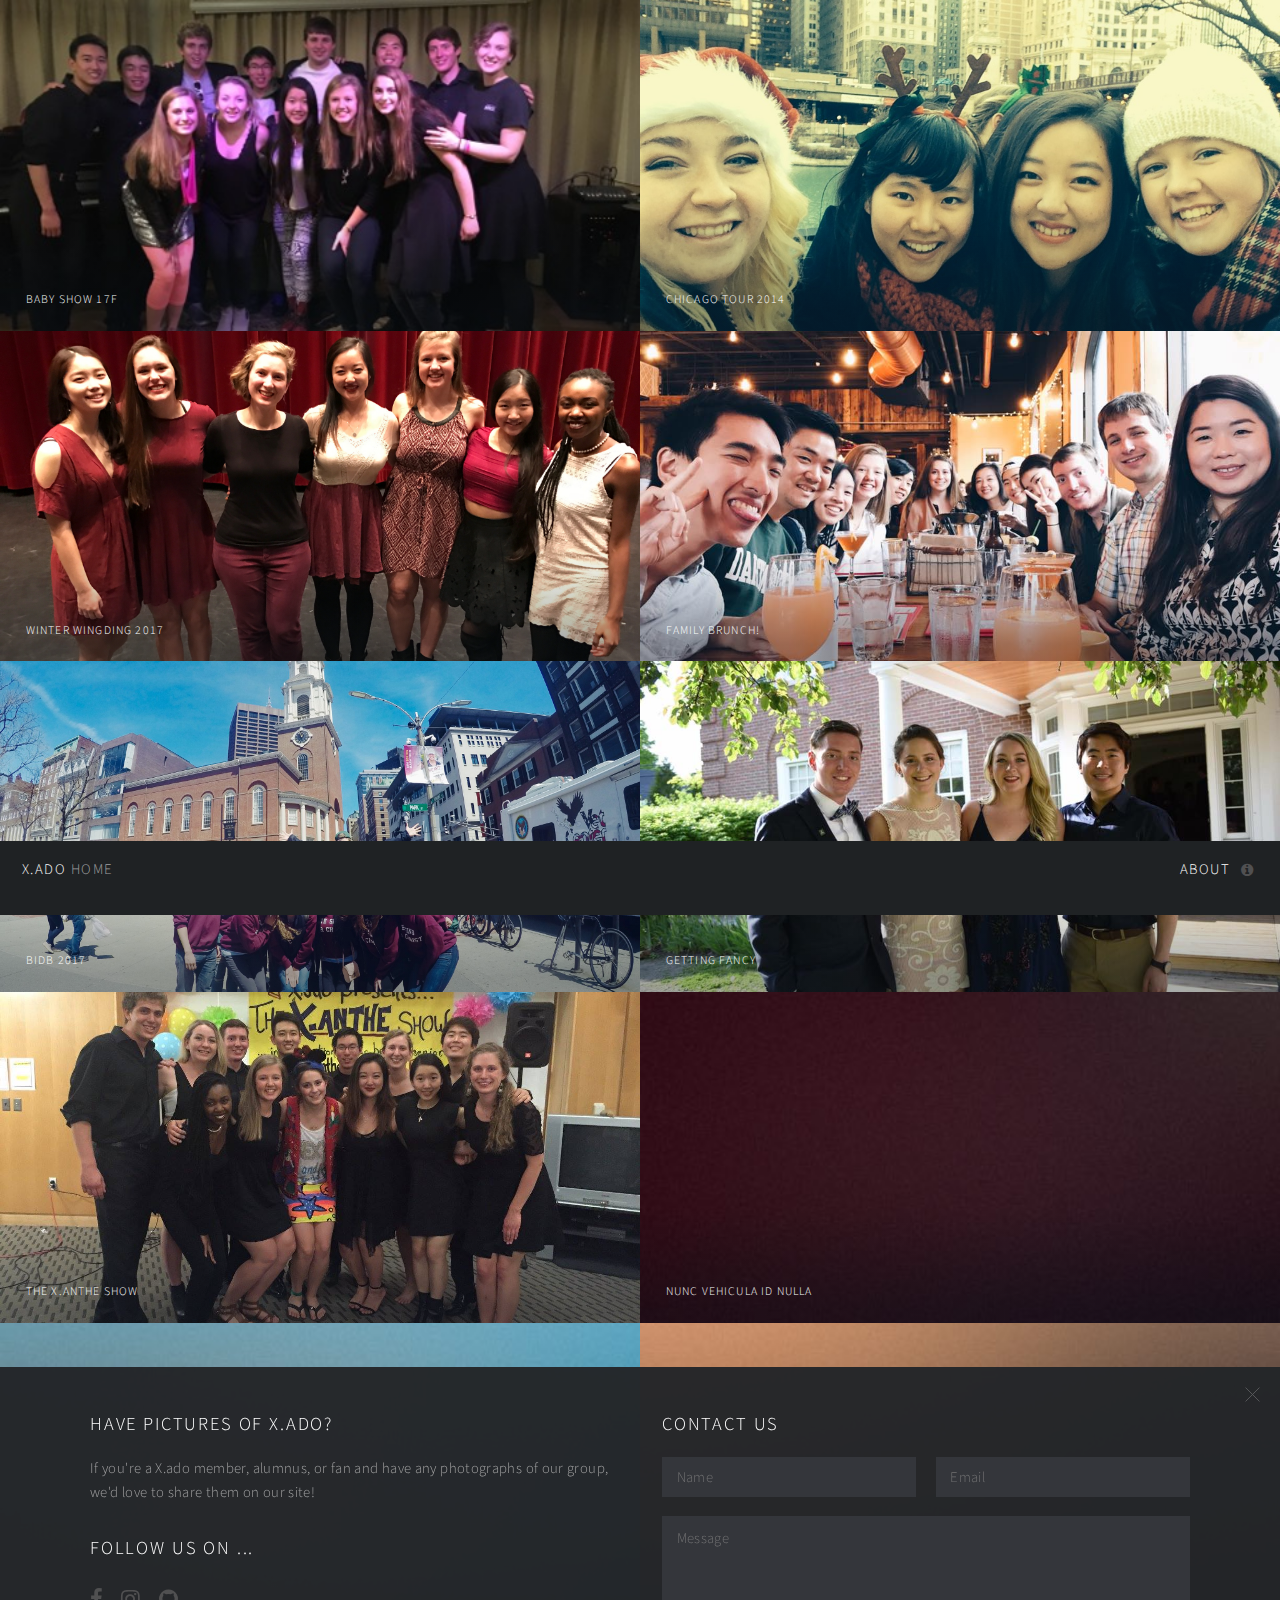
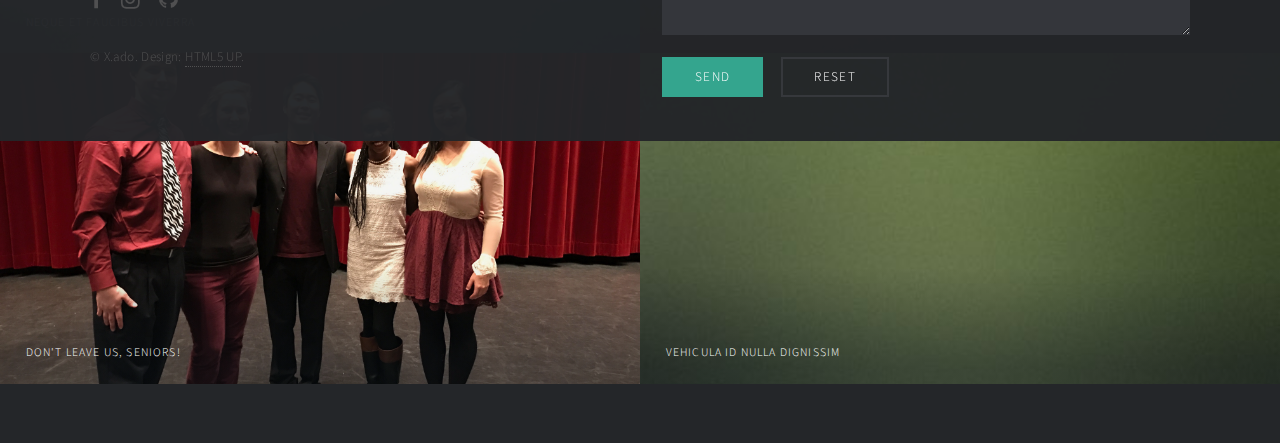
==== gallery.html @ 009fe535 "repository creation" ====
<!DOCTYPE HTML>
<!--
	Multiverse by HTML5 UP
	html5up.net | @ajlkn
	Free for personal and commercial use under the CCA 3.0 license (html5up.net/license)
-->
<html>
	<head>
		<title>X.ado Gallery</title>
		<meta charset="utf-8" />
		<meta name="viewport" content="width=device-width, initial-scale=1, user-scalable=no" />
		<!--[if lte IE 8]><script src="multiverse_assets/js/ie/html5shiv.js"></script><![endif]-->
		<link rel="stylesheet" href="multiverse_assets/css/main.css" />
		<!--[if lte IE 9]><link rel="stylesheet" href="multiverse_assets/css/ie9.css" /><![endif]-->
		<!--[if lte IE 8]><link rel="stylesheet" href="multiverse_assets/css/ie8.css" /><![endif]-->
	</head>
	<body>

		<!-- Wrapper -->
			<div id="wrapper">

				<!-- Header -->
					<header id="header">
						<h1><a href="index.html"><strong>X.ado</strong> Home</a></h1>
						<nav>
							<ul>
								<li><a href="#footer" class="icon fa-info-circle">About</a></li>
							</ul>
						</nav>
					</header>

				<!-- Main -->
					<div id="main">
						<article class="thumb">
							<a href="images/fulls/baby_show_15F.jpg" class="image"><img src="images/thumbs/baby_show_15F.jpg" alt="" /></a>
							<h2>Baby Show 17F</h2>
							<p>Welcome to X.ado, Matt, Noah, Madison, Christian, and Eva!</p>
						</article>
						<article class="thumb">
							<a href="images/fulls/chicago.jpg" class="image"><img src="images/thumbs/chicago.jpg" alt="" /></a>
							<h2>Chicago Tour 2014</h2>
							<p>Brooke, Hannah, Kathy, and Elisabeth spreading the Christmas cheer in Chicago during our annual tour!</p>
						</article>
						<article class="thumb">
							<a href="images/fulls/xado_women.jpg" class="image"><img src="images/thumbs/xado_women.jpg" alt="" /></a>
							<h2>Winter Wingding 2017</h2>
							<p>The incredible women of X.ado are ready to sing at Winter Wingding, which X.ado hosted along with the Rockapellas this year!</p>
						</article>
						<article class="thumb">
							<a href="images/fulls/brunch.jpg" class="image"><img src="images/thumbs/brunch.jpg" alt="" /></a>
							<h2>Family Brunch!</h2>
							<p>After a weekend of festivities celebrating our 25th anniversary, X.ado members and alumni came together for brunch at Skinny Pancake.</p>
						</article>
						<article class="thumb">
							<a href="images/fulls/bidb.jpg" class="image"><img src="images/thumbs/bidb.jpg" alt="" /></a>
							<h2>BIDB 2017</h2>
							<p>Break It Down Boston is always one of our favorite times of year! After this picture was taken, we got to attend workshops on different aspects of managing a cappella groups, street sing with TCNJ's Voice of Hope, and watch performances from amazing Christian a cappella groups from around the country!</p>
						</article>
						<article class="thumb">
							<a href="images/fulls/formal.jpg" class="image"><img src="images/thumbs/formal.jpg" alt="" /></a>
							<h2>Getting Fancy</h2>
							<p>X.adoites don't just sing together; they also go to formals, like this one at Dexter's Inn!</p>
						</article>
						<article class="thumb">
							<a href="images/fulls/xanthe.jpg" class="image"><img src="images/thumbs/xanthe.jpg" alt="" /></a>
							<h2>The X.anthe Show</h2>
							<p>Xanthe is our only graduating senior. We're sad to see her go, but on the bright side, we get to have a show just for her!</p>
						</article>
						<article class="thumb">
							<a href="images/fulls/08.jpg" class="image"><img src="images/thumbs/08.jpg" alt="" /></a>
							<h2>Nunc vehicula id nulla</h2>
							<p>Nunc blandit nisi ligula magna sodales lectus elementum non. Integer id venenatis velit.</p>
						</article>
						<article class="thumb">
							<a href="images/fulls/09.jpg" class="image"><img src="images/thumbs/09.jpg" alt="" /></a>
							<h2>Neque et faucibus viverra</h2>
							<p>Nunc blandit nisi ligula magna sodales lectus elementum non. Integer id venenatis velit.</p>
						</article>
						<article class="thumb">
							<a href="images/fulls/10.jpg" class="image"><img src="images/thumbs/10.jpg" alt="" /></a>
							<h2>Mattis ante fermentum</h2>
							<p>Nunc blandit nisi ligula magna sodales lectus elementum non. Integer id venenatis velit.</p>
						</article>
						<article class="thumb">
							<a href="images/fulls/seniors.jpg" class="image"><img src="images/thumbs/seniors.jpg" alt="" /></a>
							<h2>Don't leave us, seniors!</h2>
							<p>Matt, Skye, Fred, Tyné, and Kathy are ready for one of their final shows in Dartmouth's Spaulding Auditorium.</p>
						</article>
						<article class="thumb">
							<a href="images/fulls/12.jpg" class="image"><img src="images/thumbs/12.jpg" alt="" /></a>
							<h2>Vehicula id nulla dignissim</h2>
							<p>Nunc blandit nisi ligula magna sodales lectus elementum non. Integer id venenatis velit.</p>
						</article>
					</div>

				<!-- Footer -->
					<footer id="footer" class="panel">
						<div class="inner split">
							<div>
								<section>
									<h2>Have pictures of X.ado?</h2>
									<p>If you're a X.ado member, alumnus, or fan and have any photographs of our group, we'd love to share them on our site!</p>
								</section>
								<section>
									<h2>Follow us on ...</h2>
									<ul class="icons">
										<li><a href="https://www.facebook.com/dartmouthxado/" class="icon fa-facebook"><span class="label">Facebook</span></a></li>
										<li><a href="https://www.instagram.com/dartmouthxado/" class="icon fa-instagram"><span class="label">Instagram</span></a></li>
										<li><a href="https://www.youtube.com/user/lxadol" class="icon fa-github"><span class="label">Youtube</span></a></li>
									</ul>
								</section>
								<p class="copyright">
									&copy; X.ado. Design: <a href="http://html5up.net">HTML5 UP</a>.
								</p>
							</div>
							<div>
								<section>
									<h2>Contact Us</h2>
									<form method="post" action="http://localhost:8888/xado/contact_form_handler.php">
										<div class="field half first">
											<input type="text" name="name" id="name" placeholder="Name" />
										</div>
										<div class="field half">
											<input type="text" name="email" id="email" placeholder="Email" />
										</div>
										<div class="field">
											<textarea name="message" id="message" rows="4" placeholder="Message"></textarea>
										</div>
										<ul class="actions">
											<li><input type="submit" value="Send" class="special" /></li>
											<li><input type="reset" value="Reset" /></li>
										</ul>
									</form>
								</section>
							</div>
						</div>
					</footer>

			</div>

		<!-- Scripts -->
			<script src="multiverse_assets/js/jquery.min.js"></script>
			<script src="multiverse_assets/js/jquery.poptrox.min.js"></script>
			<script src="multiverse_assets/js/skel.min.js"></script>
			<script src="multiverse_assets/js/util.js"></script>
			<!--[if lte IE 8]><script src="multiverse_assets/js/ie/respond.min.js"></script><![endif]-->
			<script src="multiverse_assets/js/main.js"></script>

	</body>
</html>
---- multiverse_assets/css/main.css ----
@import url(font-awesome.min.css);
@import url("https://fonts.googleapis.com/css?family=Source+Sans+Pro:300,300italic,400,400italic");

/*
	Multiverse by HTML5 UP
	html5up.net | @ajlkn
	Free for personal and commercial use under the CCA 3.0 license (html5up.net/license)
*/

/* Reset */

	html, body, div, span, applet, object, iframe, h1, h2, h3, h4, h5, h6, p, blockquote, pre, a, abbr, acronym, address, big, cite, code, del, dfn, em, img, ins, kbd, q, s, samp, small, strike, strong, sub, sup, tt, var, b, u, i, center, dl, dt, dd, ol, ul, li, fieldset, form, label, legend, table, caption, tbody, tfoot, thead, tr, th, td, article, aside, canvas, details, embed, figure, figcaption, footer, header, hgroup, menu, nav, output, ruby, section, summary, time, mark, audio, video {
		margin: 0;
		padding: 0;
		border: 0;
		font-size: 100%;
		font: inherit;
		vertical-align: baseline;
	}

	article, aside, details, figcaption, figure, footer, header, hgroup, menu, nav, section {
		display: block;
	}

	body {
		line-height: 1;
	}

	ol, ul {
		list-style: none;
	}

	blockquote, q {
		quotes: none;
	}

	blockquote:before, blockquote:after, q:before, q:after {
		content: '';
		content: none;
	}

	table {
		border-collapse: collapse;
		border-spacing: 0;
	}

	body {
		-webkit-text-size-adjust: none;
	}

/* Box Model */

	*, *:before, *:after {
		-moz-box-sizing: border-box;
		-webkit-box-sizing: border-box;
		box-sizing: border-box;
	}

	@-moz-keyframes spinner {
		0% {
			-moz-transform: rotate(0deg);
			-webkit-transform: rotate(0deg);
			-ms-transform: rotate(0deg);
			transform: rotate(0deg);
		}

		100% {
			-moz-transform: rotate(359deg);
			-webkit-transform: rotate(359deg);
			-ms-transform: rotate(359deg);
			transform: rotate(359deg);
		}
	}

	@-webkit-keyframes spinner {
		0% {
			-moz-transform: rotate(0deg);
			-webkit-transform: rotate(0deg);
			-ms-transform: rotate(0deg);
			transform: rotate(0deg);
		}

		100% {
			-moz-transform: rotate(359deg);
			-webkit-transform: rotate(359deg);
			-ms-transform: rotate(359deg);
			transform: rotate(359deg);
		}
	}

	@-ms-keyframes spinner {
		0% {
			-moz-transform: rotate(0deg);
			-webkit-transform: rotate(0deg);
			-ms-transform: rotate(0deg);
			transform: rotate(0deg);
		}

		100% {
			-moz-transform: rotate(359deg);
			-webkit-transform: rotate(359deg);
			-ms-transform: rotate(359deg);
			transform: rotate(359deg);
		}
	}

	@keyframes spinner {
		0% {
			-moz-transform: rotate(0deg);
			-webkit-transform: rotate(0deg);
			-ms-transform: rotate(0deg);
			transform: rotate(0deg);
		}

		100% {
			-moz-transform: rotate(359deg);
			-webkit-transform: rotate(359deg);
			-ms-transform: rotate(359deg);
			transform: rotate(359deg);
		}
	}

/* Basic */

	@-ms-viewport {
		width: device-width;
	}

	body {
		-ms-overflow-style: scrollbar;
	}

	@media screen and (max-width: 480px) {

		html, body {
			min-width: 320px;
		}

	}

	body {
		background: #242629;
	}

		body.loading *, body.loading *:before, body.loading *:after {
			-moz-animation: none !important;
			-webkit-animation: none !important;
			-ms-animation: none !important;
			animation: none !important;
			-moz-transition: none !important;
			-webkit-transition: none !important;
			-ms-transition: none !important;
			transition: none !important;
		}

		body.resizing *, body.resizing *:before, body.resizing *:after {
			-moz-animation: none !important;
			-webkit-animation: none !important;
			-ms-animation: none !important;
			animation: none !important;
			-moz-transition: none !important;
			-webkit-transition: none !important;
			-ms-transition: none !important;
			transition: none !important;
		}

/* Type */

	body, input, select, textarea {
		color: #a0a0a1;
		font-family: "Source Sans Pro", Helvetica, sans-serif;
		font-size: 15pt;
		font-weight: 300;
		letter-spacing: 0.025em;
		line-height: 1.65;
	}

		@media screen and (max-width: 1680px) {

			body, input, select, textarea {
				font-size: 11pt;
			}

		}

	a {
		-moz-transition: color 0.2s ease-in-out, border-bottom-color 0.2s ease-in-out;
		-webkit-transition: color 0.2s ease-in-out, border-bottom-color 0.2s ease-in-out;
		-ms-transition: color 0.2s ease-in-out, border-bottom-color 0.2s ease-in-out;
		transition: color 0.2s ease-in-out, border-bottom-color 0.2s ease-in-out;
		border-bottom: dotted 1px;
		color: #34a58e;
		text-decoration: none;
	}

		a:hover {
			border-bottom-color: transparent;
			color: #34a58e !important;
		}

	strong, b {
		color: #ffffff;
		font-weight: 300;
	}

	em, i {
		font-style: italic;
	}

	p {
		margin: 0 0 2em 0;
	}

	h1, h2, h3, h4, h5, h6 {
		color: #ffffff;
		font-weight: 300;
		letter-spacing: 0.1em;
		line-height: 1.5;
		margin: 0 0 1em 0;
		text-transform: uppercase;
	}

		h1 a, h2 a, h3 a, h4 a, h5 a, h6 a {
			color: inherit;
			text-decoration: none;
		}

	h1 {
		font-size: 2em;
	}

	h2 {
		font-size: 1.25em;
	}

	h3 {
		font-size: 1.1em;
	}

	h4 {
		font-size: 1em;
	}

	h5 {
		font-size: 0.9em;
	}

	h6 {
		font-size: 0.7em;
	}

	@media screen and (max-width: 736px) {

		h2 {
			font-size: 1em;
		}

		h3 {
			font-size: 0.9em;
		}

		h4 {
			font-size: 0.8em;
		}

		h5 {
			font-size: 0.7em;
		}

		h6 {
			font-size: 0.7em;
		}

	}

	sub {
		font-size: 0.8em;
		position: relative;
		top: 0.5em;
	}

	sup {
		font-size: 0.8em;
		position: relative;
		top: -0.5em;
	}

	blockquote {
		border-left: 4px #36383c;
		font-style: italic;
		margin: 0 0 2em 0;
		padding: 0.5em 0 0.5em 2em;
	}

	code {
		background: #34363b;
		border: solid 1px #36383c;
		font-family: "Courier New", monospace;
		font-size: 0.9em;
		margin: 0 0.25em;
		padding: 0.25em 0.65em;
	}

	pre {
		-webkit-overflow-scrolling: touch;
		font-family: "Courier New", monospace;
		font-size: 0.9em;
		margin: 0 0 2em 0;
	}

		pre code {
			display: block;
			line-height: 1.75;
			padding: 1em 1.5em;
			overflow-x: auto;
		}

	hr {
		border: 0;
		border-bottom: solid 1px #36383c;
		margin: 2em 0;
	}

		hr.major {
			margin: 3em 0;
		}

	.align-left {
		text-align: left;
	}

	.align-center {
		text-align: center;
	}

	.align-right {
		text-align: right;
	}

/* Button */

	input[type="submit"],
	input[type="reset"],
	input[type="button"],
	button,
	.button {
		-moz-appearance: none;
		-webkit-appearance: none;
		-ms-appearance: none;
		appearance: none;
		-moz-transition: background-color 0.2s ease-in-out, box-shadow 0.2s ease-in-out, color 0.2s ease-in-out;
		-webkit-transition: background-color 0.2s ease-in-out, box-shadow 0.2s ease-in-out, color 0.2s ease-in-out;
		-ms-transition: background-color 0.2s ease-in-out, box-shadow 0.2s ease-in-out, color 0.2s ease-in-out;
		transition: background-color 0.2s ease-in-out, box-shadow 0.2s ease-in-out, color 0.2s ease-in-out;
		background-color: transparent;
		border: 0;
		border-radius: 0;
		box-shadow: inset 0 0 0 2px #36383c;
		color: #ffffff !important;
		cursor: pointer;
		display: inline-block;
		font-size: 0.9em;
		font-weight: 300;
		height: 3.05556em;
		letter-spacing: 0.1em;
		line-height: 3.05556em;
		padding: 0 2.5em;
		text-align: center;
		text-decoration: none;
		text-transform: uppercase;
		white-space: nowrap;
	}

		input[type="submit"]:hover,
		input[type="reset"]:hover,
		input[type="button"]:hover,
		button:hover,
		.button:hover {
			box-shadow: inset 0 0 0 2px #34a58e;
			color: #34a58e !important;
		}

			input[type="submit"]:hover:active,
			input[type="reset"]:hover:active,
			input[type="button"]:hover:active,
			button:hover:active,
			.button:hover:active {
				background-color: rgba(52, 165, 142, 0.15);
				color: #34a58e !important;
			}

		input[type="submit"].icon,
		input[type="reset"].icon,
		input[type="button"].icon,
		button.icon,
		.button.icon {
			padding-left: 1.35em;
		}

			input[type="submit"].icon:before,
			input[type="reset"].icon:before,
			input[type="button"].icon:before,
			button.icon:before,
			.button.icon:before {
				margin-right: 0.5em;
			}

		input[type="submit"].fit,
		input[type="reset"].fit,
		input[type="button"].fit,
		button.fit,
		.button.fit {
			display: block;
			margin: 0 0 1em 0;
			width: 100%;
		}

		input[type="submit"].small,
		input[type="reset"].small,
		input[type="button"].small,
		button.small,
		.button.small {
			font-size: 0.8em;
		}

		input[type="submit"].big,
		input[type="reset"].big,
		input[type="button"].big,
		button.big,
		.button.big {
			font-size: 1.35em;
		}

		input[type="submit"].special,
		input[type="reset"].special,
		input[type="button"].special,
		button.special,
		.button.special {
			background-color: #34a58e;
			box-shadow: none;
		}

			input[type="submit"].special:hover,
			input[type="reset"].special:hover,
			input[type="button"].special:hover,
			button.special:hover,
			.button.special:hover {
				background-color: #47c5ab;
				color: #ffffff !important;
			}

				input[type="submit"].special:hover:active,
				input[type="reset"].special:hover:active,
				input[type="button"].special:hover:active,
				button.special:hover:active,
				.button.special:hover:active {
					background-color: #287e6d;
				}

		input[type="submit"].disabled, input[type="submit"]:disabled,
		input[type="reset"].disabled,
		input[type="reset"]:disabled,
		input[type="button"].disabled,
		input[type="button"]:disabled,
		button.disabled,
		button:disabled,
		.button.disabled,
		.button:disabled {
			-moz-pointer-events: none;
			-webkit-pointer-events: none;
			-ms-pointer-events: none;
			pointer-events: none;
			opacity: 0.35;
		}

/* Form */

	form {
		margin: 0 0 2em 0;
	}

		form .field {
			margin: 0 0 1.3em 0;
		}

			form .field.half {
				float: left;
				padding: 0 0 0 0.65em;
				width: 50%;
			}

				form .field.half.first {
					padding: 0 0.65em 0 0;
				}

		form > .actions {
			margin: 1.5em 0 0 0 !important;
		}

		@media screen and (max-width: 736px) {

			form .field.half {
				float: none;
				padding: 0;
				width: 100%;
			}

				form .field.half.first {
					padding: 0;
				}

		}

	label {
		color: #ffffff;
		display: block;
		font-size: 0.9em;
		font-weight: 300;
		margin: 0 0 1em 0;
	}

	input[type="text"],
	input[type="password"],
	input[type="email"],
	input[type="tel"],
	input[type="search"],
	input[type="url"],
	select,
	textarea {
		-moz-appearance: none;
		-webkit-appearance: none;
		-ms-appearance: none;
		appearance: none;
		background: #34363b;
		border: 0;
		border-radius: 0;
		color: #a0a0a1;
		display: block;
		outline: 0;
		padding: 0 1em;
		text-decoration: none;
		width: 100%;
	}

		input[type="text"]:invalid,
		input[type="password"]:invalid,
		input[type="email"]:invalid,
		input[type="tel"]:invalid,
		input[type="search"]:invalid,
		input[type="url"]:invalid,
		select:invalid,
		textarea:invalid {
			box-shadow: none;
		}

		input[type="text"]:focus,
		input[type="password"]:focus,
		input[type="email"]:focus,
		input[type="tel"]:focus,
		input[type="search"]:focus,
		input[type="url"]:focus,
		select:focus,
		textarea:focus {
			box-shadow: inset 0 0 0 2px #34a58e;
		}

	.select-wrapper {
		text-decoration: none;
		display: block;
		position: relative;
	}

		.select-wrapper:before {
			-moz-osx-font-smoothing: grayscale;
			-webkit-font-smoothing: antialiased;
			font-family: FontAwesome;
			font-style: normal;
			font-weight: normal;
			text-transform: none !important;
		}

		.select-wrapper:before {
			color: #36383c;
			content: '\f078';
			display: block;
			height: 2.75em;
			line-height: 2.75em;
			pointer-events: none;
			position: absolute;
			right: 0;
			text-align: center;
			top: 0;
			width: 2.75em;
		}

		.select-wrapper select::-ms-expand {
			display: none;
		}

	input[type="text"],
	input[type="password"],
	input[type="email"],
	input[type="tel"],
	input[type="search"],
	input[type="url"],
	select {
		height: 2.75em;
	}

	textarea {
		padding: 0.75em 1em;
	}

	input[type="checkbox"],
	input[type="radio"] {
		-moz-appearance: none;
		-webkit-appearance: none;
		-ms-appearance: none;
		appearance: none;
		display: block;
		float: left;
		margin-right: -2em;
		opacity: 0;
		width: 1em;
		z-index: -1;
	}

		input[type="checkbox"] + label,
		input[type="radio"] + label {
			text-decoration: none;
			color: #a0a0a1;
			cursor: pointer;
			display: inline-block;
			font-size: 1em;
			font-weight: 300;
			padding-left: 2.4em;
			padding-right: 0.75em;
			position: relative;
		}

			input[type="checkbox"] + label:before,
			input[type="radio"] + label:before {
				-moz-osx-font-smoothing: grayscale;
				-webkit-font-smoothing: antialiased;
				font-family: FontAwesome;
				font-style: normal;
				font-weight: normal;
				text-transform: none !important;
			}

			input[type="checkbox"] + label:before,
			input[type="radio"] + label:before {
				background: #34363b;
				content: '';
				display: inline-block;
				height: 1.65em;
				left: 0;
				line-height: 1.58125em;
				position: absolute;
				text-align: center;
				top: 0;
				width: 1.65em;
			}

		input[type="checkbox"]:checked + label:before,
		input[type="radio"]:checked + label:before {
			background: #34a58e;
			border-color: #34a58e;
			color: #ffffff;
			content: '\f00c';
		}

		input[type="checkbox"]:focus + label:before,
		input[type="radio"]:focus + label:before {
			box-shadow: 0 0 0 2px #34a58e;
		}

	input[type="radio"] + label:before {
		border-radius: 100%;
	}

	::-webkit-input-placeholder {
		color: #707071 !important;
		opacity: 1.0;
	}

	:-moz-placeholder {
		color: #707071 !important;
		opacity: 1.0;
	}

	::-moz-placeholder {
		color: #707071 !important;
		opacity: 1.0;
	}

	:-ms-input-placeholder {
		color: #707071 !important;
		opacity: 1.0;
	}

	.formerize-placeholder {
		color: #707071 !important;
		opacity: 1.0;
	}

/* Icon */

	.icon {
		text-decoration: none;
		border-bottom: none;
		position: relative;
	}

		.icon:before {
			-moz-osx-font-smoothing: grayscale;
			-webkit-font-smoothing: antialiased;
			font-family: FontAwesome;
			font-style: normal;
			font-weight: normal;
			text-transform: none !important;
		}

		.icon > .label {
			display: none;
		}

/* List */

	ol {
		list-style: decimal;
		margin: 0 0 2em 0;
		padding-left: 1.25em;
	}

		ol li {
			padding-left: 0.25em;
		}

	ul {
		list-style: disc;
		margin: 0 0 2em 0;
		padding-left: 1em;
	}

		ul li {
			padding-left: 0.5em;
		}

		ul.alt {
			list-style: none;
			padding-left: 0;
		}

			ul.alt li {
				border-top: solid 1px #36383c;
				padding: 0.5em 0;
			}

				ul.alt li:first-child {
					border-top: 0;
					padding-top: 0;
				}

		ul.icons {
			cursor: default;
			list-style: none;
			padding-left: 0;
		}

			ul.icons li {
				display: inline-block;
				padding: 0 1em 0 0;
			}

				ul.icons li:last-child {
					padding-right: 0;
				}

				ul.icons li .icon {
					color: #505051;
				}

					ul.icons li .icon:before {
						font-size: 1.5em;
					}

		ul.actions {
			cursor: default;
			list-style: none;
			padding-left: 0;
		}

			ul.actions li {
				display: inline-block;
				padding: 0 1em 0 0;
				vertical-align: middle;
			}

				ul.actions li:last-child {
					padding-right: 0;
				}

			ul.actions.small li {
				padding: 0 0.5em 0 0;
			}

			ul.actions.vertical li {
				display: block;
				padding: 1em 0 0 0;
			}

				ul.actions.vertical li:first-child {
					padding-top: 0;
				}

				ul.actions.vertical li > * {
					margin-bottom: 0;
				}

			ul.actions.vertical.small li {
				padding: 0.5em 0 0 0;
			}

				ul.actions.vertical.small li:first-child {
					padding-top: 0;
				}

			ul.actions.fit {
				display: table;
				margin-left: -1em;
				padding: 0;
				table-layout: fixed;
				width: calc(100% + 1em);
			}

				ul.actions.fit li {
					display: table-cell;
					padding: 0 0 0 1em;
				}

					ul.actions.fit li > * {
						margin-bottom: 0;
					}

				ul.actions.fit.small {
					margin-left: -0.5em;
					width: calc(100% + 0.5em);
				}

					ul.actions.fit.small li {
						padding: 0 0 0 0.5em;
					}

			@media screen and (max-width: 480px) {

				ul.actions {
					margin: 0 0 2em 0;
				}

					ul.actions li {
						padding: 1em 0 0 0;
						display: block;
						text-align: center;
						width: 100%;
					}

						ul.actions li:first-child {
							padding-top: 0;
						}

						ul.actions li > * {
							width: 100%;
							margin: 0 !important;
						}

							ul.actions li > *.icon:before {
								margin-left: -2em;
							}

					ul.actions.small li {
						padding: 0.5em 0 0 0;
					}

						ul.actions.small li:first-child {
							padding-top: 0;
						}

			}

	dl {
		margin: 0 0 2em 0;
	}

		dl dt {
			display: block;
			font-weight: 300;
			margin: 0 0 1em 0;
		}

		dl dd {
			margin-left: 2em;
		}

/* Table */

	.table-wrapper {
		-webkit-overflow-scrolling: touch;
		overflow-x: auto;
	}

	table {
		margin: 0 0 2em 0;
		width: 100%;
	}

		table tbody tr {
			border: solid 1px #36383c;
			border-left: 0;
			border-right: 0;
		}

			table tbody tr:nth-child(2n + 1) {
				background-color: #34363b;
			}

		table td {
			padding: 0.75em 0.75em;
		}

		table th {
			color: #ffffff;
			font-size: 0.9em;
			font-weight: 300;
			padding: 0 0.75em 0.75em 0.75em;
			text-align: left;
		}

		table thead {
			border-bottom: solid 2px #36383c;
		}

		table tfoot {
			border-top: solid 2px #36383c;
		}

		table.alt {
			border-collapse: separate;
		}

			table.alt tbody tr td {
				border: solid 1px #36383c;
				border-left-width: 0;
				border-top-width: 0;
			}

				table.alt tbody tr td:first-child {
					border-left-width: 1px;
				}

			table.alt tbody tr:first-child td {
				border-top-width: 1px;
			}

			table.alt thead {
				border-bottom: 0;
			}

			table.alt tfoot {
				border-top: 0;
			}

/* Panel */

	.panel {
		padding: 4em 4em 2em 4em ;
		-moz-transform: translateY(100vh);
		-webkit-transform: translateY(100vh);
		-ms-transform: translateY(100vh);
		transform: translateY(100vh);
		-moz-transition: -moz-transform 0.5s ease;
		-webkit-transition: -webkit-transform 0.5s ease;
		-ms-transition: -ms-transform 0.5s ease;
		transition: transform 0.5s ease;
		-webkit-overflow-scrolling: touch;
		background: rgba(36, 38, 41, 0.975);
		bottom: 4em;
		left: 0;
		max-height: calc(80vh - 4em);
		overflow-y: auto;
		position: fixed;
		width: 100%;
		z-index: 10001;
	}

		.panel.active {
			-moz-transform: translateY(1px);
			-webkit-transform: translateY(1px);
			-ms-transform: translateY(1px);
			transform: translateY(1px);
		}

		.panel > .inner {
			margin: 0 auto;
			max-width: 100%;
			width: 75em;
		}

			.panel > .inner.split {
				display: -moz-flex;
				display: -webkit-flex;
				display: -ms-flex;
				display: flex;
			}

				.panel > .inner.split > div {
					margin-left: 4em;
					width: 50%;
				}

				.panel > .inner.split > :first-child {
					margin-left: 0;
				}

		.panel > .closer {
			-moz-transition: opacity 0.2s ease-in-out;
			-webkit-transition: opacity 0.2s ease-in-out;
			-ms-transition: opacity 0.2s ease-in-out;
			transition: opacity 0.2s ease-in-out;
			background-image: url("images/close.svg");
			background-position: center;
			background-repeat: no-repeat;
			background-size: 3em;
			cursor: pointer;
			height: 5em;
			opacity: 0.25;
			position: absolute;
			right: 0;
			top: 0;
			width: 5em;
			z-index: 2;
		}

			.panel > .closer:hover {
				opacity: 1.0;
			}

		@media screen and (max-width: 1280px) {

			.panel {
				padding: 3em 3em 1em 3em ;
			}

				.panel > .inner.split > div {
					margin-left: 3em;
				}

				.panel > .closer {
					background-size: 2.5em;
					background-position: 75% 25%;
				}

		}

		@media screen and (max-width: 980px) {

			.panel > .inner.split {
				-moz-flex-direction: column;
				-webkit-flex-direction: column;
				-ms-flex-direction: column;
				flex-direction: column;
			}

				.panel > .inner.split > div {
					margin-left: 0;
					width: 100%;
				}

		}

		@media screen and (max-width: 736px) {

			.panel {
				-moz-transform: translateY(-100vh);
				-webkit-transform: translateY(-100vh);
				-ms-transform: translateY(-100vh);
				transform: translateY(-100vh);
				padding: 4em 2em 2em 2em ;
				bottom: auto;
				top: calc(4em - 1px);
			}

				.panel.active {
					-moz-transform: translateY(0);
					-webkit-transform: translateY(0);
					-ms-transform: translateY(0);
					transform: translateY(0);
				}

		}

/* Poptrox Popup */

	.poptrox-overlay {
		-webkit-tap-highlight-color: rgba(255, 255, 255, 0);
	}

	.poptrox-popup {
		background: rgba(31, 34, 36, 0.925);
		box-shadow: 0 1em 3em 0.5em rgba(0, 0, 0, 0.25);
		cursor: default;
	}

		.poptrox-popup:before {
			-moz-transition: opacity 0.2s ease-in-out;
			-webkit-transition: opacity 0.2s ease-in-out;
			-ms-transition: opacity 0.2s ease-in-out;
			transition: opacity 0.2s ease-in-out;
			background-image: -moz-linear-gradient(to left, rgba(31,34,36,0.35), rgba(31,34,36,0) 10em, rgba(31,34,36,0)), -moz-linear-gradient(to right, rgba(31,34,36,0.35), rgba(31,34,36,0) 10em, rgba(31,34,36,0));
			background-image: -webkit-linear-gradient(to left, rgba(31,34,36,0.35), rgba(31,34,36,0) 10em, rgba(31,34,36,0)), -webkit-linear-gradient(to right, rgba(31,34,36,0.35), rgba(31,34,36,0) 10em, rgba(31,34,36,0));
			background-image: -ms-linear-gradient(to left, rgba(31,34,36,0.35), rgba(31,34,36,0) 10em, rgba(31,34,36,0)), -ms-linear-gradient(to right, rgba(31,34,36,0.35), rgba(31,34,36,0) 10em, rgba(31,34,36,0));
			background-image: linear-gradient(to left, rgba(31,34,36,0.35), rgba(31,34,36,0) 10em, rgba(31,34,36,0)), linear-gradient(to right, rgba(31,34,36,0.35), rgba(31,34,36,0) 10em, rgba(31,34,36,0));
			content: '';
			display: block;
			height: 100%;
			left: 0;
			position: absolute;
			top: 0;
			width: 100%;
			z-index: 1;
			opacity: 1;
		}

		.poptrox-popup .closer {
			-moz-transition: opacity 0.2s ease-in-out;
			-webkit-transition: opacity 0.2s ease-in-out;
			-ms-transition: opacity 0.2s ease-in-out;
			transition: opacity 0.2s ease-in-out;
			background-image: url("images/close.svg");
			background-position: center;
			background-repeat: no-repeat;
			background-size: 3em;
			height: 5em;
			opacity: 0;
			position: absolute;
			right: 0;
			top: 0;
			width: 5em;
			z-index: 2;
		}

		.poptrox-popup .nav-previous,
		.poptrox-popup .nav-next {
			-moz-transition: opacity 0.2s ease-in-out;
			-webkit-transition: opacity 0.2s ease-in-out;
			-ms-transition: opacity 0.2s ease-in-out;
			transition: opacity 0.2s ease-in-out;
			background-image: url("images/arrow.svg");
			background-position: center;
			background-repeat: no-repeat;
			background-size: 5em;
			cursor: pointer;
			height: 8em;
			margin-top: -4em;
			opacity: 0;
			position: absolute;
			top: 50%;
			width: 6em;
			z-index: 2;
		}

		.poptrox-popup .nav-previous {
			-moz-transform: scaleX(-1);
			-webkit-transform: scaleX(-1);
			-ms-transform: scaleX(-1);
			transform: scaleX(-1);
			left: 0;
		}

		.poptrox-popup .nav-next {
			right: 0;
		}

		.poptrox-popup .caption {
			padding: 2em 2em 0.1em 2em ;
			background-image: -moz-linear-gradient(to top, rgba(16,16,16,0.45) 25%, rgba(16,16,16,0) 100%);
			background-image: -webkit-linear-gradient(to top, rgba(16,16,16,0.45) 25%, rgba(16,16,16,0) 100%);
			background-image: -ms-linear-gradient(to top, rgba(16,16,16,0.45) 25%, rgba(16,16,16,0) 100%);
			background-image: linear-gradient(to top, rgba(16,16,16,0.45) 25%, rgba(16,16,16,0) 100%);
			bottom: 0;
			cursor: default;
			left: 0;
			position: absolute;
			text-align: left;
			width: 100%;
			z-index: 2;
		}

			.poptrox-popup .caption h2, .poptrox-popup .caption h3, .poptrox-popup .caption h4, .poptrox-popup .caption h5, .poptrox-popup .caption h6 {
				margin: 0 0 0.5em 0;
			}

			.poptrox-popup .caption p {
				color: #ffffff;
			}

		.poptrox-popup .loader {
			-moz-animation: spinner 1s infinite linear !important;
			-webkit-animation: spinner 1s infinite linear !important;
			-ms-animation: spinner 1s infinite linear !important;
			animation: spinner 1s infinite linear !important;
			background-image: url("images/spinner.svg");
			background-position: center;
			background-repeat: no-repeat;
			background-size: contain;
			display: block;
			font-size: 2em;
			height: 2em;
			left: 50%;
			line-height: 2em;
			margin: -1em 0 0 -1em;
			opacity: 0.25;
			position: absolute;
			text-align: center;
			top: 50%;
			width: 2em;
		}

		.poptrox-popup:hover .closer,
		.poptrox-popup:hover .nav-previous,
		.poptrox-popup:hover .nav-next {
			opacity: 0.5;
		}

			.poptrox-popup:hover .closer:hover,
			.poptrox-popup:hover .nav-previous:hover,
			.poptrox-popup:hover .nav-next:hover {
				opacity: 1.0;
			}

		.poptrox-popup.loading:before {
			opacity: 0;
		}

		body.touch .poptrox-popup .closer,
		body.touch .poptrox-popup .nav-previous,
		body.touch .poptrox-popup .nav-next {
			opacity: 1.0 !important;
		}

		@media screen and (max-width: 980px) {

			.poptrox-popup .closer {
				background-size: 3em;
			}

			.poptrox-popup .nav-previous,
			.poptrox-popup .nav-next {
				background-size: 4em;
			}

		}

		@media screen and (max-width: 736px) {

			.poptrox-popup:before {
				display: none;
			}

			.poptrox-popup .caption {
				display: none !important;
			}

			.poptrox-popup .closer,
			.poptrox-popup .nav-previous,
			.poptrox-popup .nav-next {
				display: none !important;
			}

		}

/* Wrapper */

	#wrapper {
		-moz-transition: -moz-filter 0.5s ease, -webkit-filter 0.5s ease, -ms-filter 0.5s ease, -moz-filter 0.5s ease;
		-webkit-transition: -moz-filter 0.5s ease, -webkit-filter 0.5s ease, -ms-filter 0.5s ease, -webkit-filter 0.5s ease;
		-ms-transition: -moz-filter 0.5s ease, -webkit-filter 0.5s ease, -ms-filter 0.5s ease, -ms-filter 0.5s ease;
		transition: -moz-filter 0.5s ease, -webkit-filter 0.5s ease, -ms-filter 0.5s ease, filter 0.5s ease;
		position: relative;
	}

		#wrapper:after {
			-moz-pointer-events: none;
			-webkit-pointer-events: none;
			-ms-pointer-events: none;
			pointer-events: none;
			-moz-transition: opacity 0.5s ease, visibility 0.5s;
			-webkit-transition: opacity 0.5s ease, visibility 0.5s;
			-ms-transition: opacity 0.5s ease, visibility 0.5s;
			transition: opacity 0.5s ease, visibility 0.5s;
			background: rgba(36, 38, 41, 0.5);
			content: '';
			display: block;
			height: 100%;
			left: 0;
			opacity: 0;
			position: absolute;
			top: 0;
			visibility: hidden;
			width: 100%;
			z-index: 1;
		}

			body.ie #wrapper:after {
				background: rgba(36, 38, 41, 0.8);
			}

		body.modal-active #wrapper {
			-moz-filter: blur(8px);
			-webkit-filter: blur(8px);
			-ms-filter: blur(8px);
			filter: blur(8px);
		}

			body.modal-active #wrapper:after {
				-moz-pointer-events: auto;
				-webkit-pointer-events: auto;
				-ms-pointer-events: auto;
				pointer-events: auto;
				opacity: 1;
				visibility: visible;
				z-index: 10003;
			}

		#wrapper:before {
			-moz-animation: spinner 1s infinite linear !important;
			-webkit-animation: spinner 1s infinite linear !important;
			-ms-animation: spinner 1s infinite linear !important;
			animation: spinner 1s infinite linear !important;
			-moz-pointer-events: none;
			-webkit-pointer-events: none;
			-ms-pointer-events: none;
			pointer-events: none;
			-moz-transition: top 0.75s ease-in-out, opacity 0.35s ease-out, visibility 0.35s;
			-webkit-transition: top 0.75s ease-in-out, opacity 0.35s ease-out, visibility 0.35s;
			-ms-transition: top 0.75s ease-in-out, opacity 0.35s ease-out, visibility 0.35s;
			transition: top 0.75s ease-in-out, opacity 0.35s ease-out, visibility 0.35s;
			background-image: url("images/spinner.svg");
			background-position: center;
			background-repeat: no-repeat;
			background-size: contain;
			content: '';
			display: block;
			font-size: 2em;
			height: 2em;
			left: 50%;
			line-height: 2em;
			margin: -1em 0 0 -1em;
			opacity: 0;
			position: fixed;
			text-align: center;
			top: 75%;
			visibility: hidden;
			width: 2em;
		}

		body.loading #wrapper:before {
			-moz-transition: opacity 1s ease-out !important;
			-webkit-transition: opacity 1s ease-out !important;
			-ms-transition: opacity 1s ease-out !important;
			transition: opacity 1s ease-out !important;
			-moz-transition-delay: 0.5s !important;
			-webkit-transition-delay: 0.5s !important;
			-ms-transition-delay: 0.5s !important;
			transition-delay: 0.5s !important;
			opacity: 0.25;
			top: 50%;
			visibility: visible;
		}

/* Header */

	body {
		padding: 0 0 4em 0;
	}

	#header {
		-moz-transform: translateY(0);
		-webkit-transform: translateY(0);
		-ms-transform: translateY(0);
		transform: translateY(0);
		-moz-transition: -moz-transform 1s ease;
		-webkit-transition: -webkit-transform 1s ease;
		-ms-transition: -ms-transform 1s ease;
		transition: transform 1s ease;
		-moz-user-select: none;
		-ms-user-select: none;
		-webkit-user-select: none;
		background: #1f2224;
		bottom: -1em;
		height: 5em;
		left: 0;
		line-height: 4em;
		padding: 0 1.5em;
		position: fixed;
		user-select: none;
		width: 100%;
		z-index: 10002;
	}

		body.loading #header {
			-moz-transform: translateY(4em);
			-webkit-transform: translateY(4em);
			-ms-transform: translateY(4em);
			transform: translateY(4em);
		}

		#header h1 {
			color: #a0a0a1;
			display: inline-block;
			font-size: 1em;
			line-height: 1;
			margin: 0;
			vertical-align: middle;
		}

			#header h1 a {
				border: 0;
				color: inherit;
			}

				#header h1 a:hover {
					color: inherit !important;
				}

		#header nav {
			position: absolute;
			right: 0;
			top: 0;
		}

			#header nav > ul {
				list-style: none;
				margin: 0;
				padding: 0;
			}

				#header nav > ul > li {
					display: inline-block;
					padding: 0;
				}

					#header nav > ul > li a {
						-moz-transition: background-color 0.5s ease;
						-webkit-transition: background-color 0.5s ease;
						-ms-transition: background-color 0.5s ease;
						transition: background-color 0.5s ease;
						border: 0;
						color: #ffffff;
						display: inline-block;
						letter-spacing: 0.1em;
						padding: 0 1.65em;
						text-transform: uppercase;
					}

						#header nav > ul > li a.icon:before {
							color: #505051;
							float: right;
							margin-left: 0.75em;
						}

						#header nav > ul > li a:hover {
							color: #ffffff !important;
						}

						#header nav > ul > li a.active {
							background-color: #242629;
						}

	@media screen and (max-width: 736px) {

		body {
			padding: 4em 0 0 0;
		}

		#header {
			-moz-transform: translateY(0);
			-webkit-transform: translateY(0);
			-ms-transform: translateY(0);
			transform: translateY(0);
			bottom: auto;
			height: 4em;
			padding: 0 1em;
			top: 0;
		}

			body.loading #header {
				-moz-transform: translateY(-3.4em);
				-webkit-transform: translateY(-3.4em);
				-ms-transform: translateY(-3.4em);
				transform: translateY(-3.4em);
			}

			#header h1 {
				font-size: 0.9em;
			}

			#header nav > ul > li a {
				font-size: 0.9em;
				padding: 0 1.15em;
			}

	}

/* Main */

	#main {
		-moz-transition: -moz-filter 0.5s ease, -webkit-filter 0.5s ease, -ms-filter 0.5s ease, -moz-filter 0.5s ease;
		-webkit-transition: -moz-filter 0.5s ease, -webkit-filter 0.5s ease, -ms-filter 0.5s ease, -webkit-filter 0.5s ease;
		-ms-transition: -moz-filter 0.5s ease, -webkit-filter 0.5s ease, -ms-filter 0.5s ease, -ms-filter 0.5s ease;
		transition: -moz-filter 0.5s ease, -webkit-filter 0.5s ease, -ms-filter 0.5s ease, filter 0.5s ease;
		display: -moz-flex;
		display: -webkit-flex;
		display: -ms-flex;
		display: flex;
		-moz-flex-wrap: wrap;
		-webkit-flex-wrap: wrap;
		-ms-flex-wrap: wrap;
		flex-wrap: wrap;
		-webkit-tap-highlight-color: rgba(255, 255, 255, 0);
	}

		#main .thumb {
			-moz-transition: opacity 1.25s ease-in-out;
			-webkit-transition: opacity 1.25s ease-in-out;
			-ms-transition: opacity 1.25s ease-in-out;
			transition: opacity 1.25s ease-in-out;
			-moz-pointer-events: auto;
			-webkit-pointer-events: auto;
			-ms-pointer-events: auto;
			pointer-events: auto;
			-webkit-tap-highlight-color: rgba(255, 255, 255, 0);
			opacity: 1;
			overflow: hidden;
			position: relative;
		}

			#main .thumb:after {
				background-image: -moz-linear-gradient(to top, rgba(10,17,25,0.35) 5%, rgba(10,17,25,0) 35%);
				background-image: -webkit-linear-gradient(to top, rgba(10,17,25,0.35) 5%, rgba(10,17,25,0) 35%);
				background-image: -ms-linear-gradient(to top, rgba(10,17,25,0.35) 5%, rgba(10,17,25,0) 35%);
				background-image: linear-gradient(to top, rgba(10,17,25,0.35) 5%, rgba(10,17,25,0) 35%);
				-moz-pointer-events: none;
				-webkit-pointer-events: none;
				-ms-pointer-events: none;
				pointer-events: none;
				background-size: cover;
				content: '';
				display: block;
				height: 100%;
				left: 0;
				position: absolute;
				top: 0;
				width: 100%;
			}

			#main .thumb > .image {
				-webkit-tap-highlight-color: rgba(255, 255, 255, 0);
				background-position: center;
				background-repeat: no-repeat;
				background-size: cover;
				border: 0;
				height: 100%;
				left: 0;
				position: absolute;
				top: 0;
				width: 100%;
			}

			#main .thumb > h2 {
				-moz-pointer-events: none;
				-webkit-pointer-events: none;
				-ms-pointer-events: none;
				pointer-events: none;
				bottom: 1.875em;
				font-size: 0.8em;
				left: 2.1875em;
				margin: 0;
				position: absolute;
				z-index: 1;
			}

			#main .thumb > p {
				display: none;
			}

		#main:after {
			-moz-pointer-events: none;
			-webkit-pointer-events: none;
			-ms-pointer-events: none;
			pointer-events: none;
			-moz-transition: opacity 0.5s ease, visibility 0.5s;
			-webkit-transition: opacity 0.5s ease, visibility 0.5s;
			-ms-transition: opacity 0.5s ease, visibility 0.5s;
			transition: opacity 0.5s ease, visibility 0.5s;
			background: rgba(36, 38, 41, 0.25);
			content: '';
			display: block;
			height: 100%;
			left: 0;
			opacity: 0;
			position: absolute;
			top: 0;
			visibility: hidden;
			width: 100%;
			z-index: 1;
		}

			body.ie #main:after {
				background: rgba(36, 38, 41, 0.55);
			}

		body.content-active #main {
			-moz-filter: blur(6px);
			-webkit-filter: blur(6px);
			-ms-filter: blur(6px);
			filter: blur(6px);
		}

			body.content-active #main:after {
				-moz-pointer-events: auto;
				-webkit-pointer-events: auto;
				-ms-pointer-events: auto;
				pointer-events: auto;
				opacity: 1;
				visibility: visible;
			}

		body.loading #main .thumb {
			-moz-pointer-events: none;
			-webkit-pointer-events: none;
			-ms-pointer-events: none;
			pointer-events: none;
			opacity: 0;
		}

		#main .thumb {
			-moz-transition-delay: 2.525s;
			-webkit-transition-delay: 2.525s;
			-ms-transition-delay: 2.525s;
			transition-delay: 2.525s;
			height: calc(40vh - 2em);
			min-height: 20em;
			width: 25%;
		}

			#main .thumb:nth-child(1) {
				-moz-transition-delay: 0.65s;
				-webkit-transition-delay: 0.65s;
				-ms-transition-delay: 0.65s;
				transition-delay: 0.65s;
			}

			#main .thumb:nth-child(2) {
				-moz-transition-delay: 0.8s;
				-webkit-transition-delay: 0.8s;
				-ms-transition-delay: 0.8s;
				transition-delay: 0.8s;
			}

			#main .thumb:nth-child(3) {
				-moz-transition-delay: 0.95s;
				-webkit-transition-delay: 0.95s;
				-ms-transition-delay: 0.95s;
				transition-delay: 0.95s;
			}

			#main .thumb:nth-child(4) {
				-moz-transition-delay: 1.1s;
				-webkit-transition-delay: 1.1s;
				-ms-transition-delay: 1.1s;
				transition-delay: 1.1s;
			}

			#main .thumb:nth-child(5) {
				-moz-transition-delay: 1.25s;
				-webkit-transition-delay: 1.25s;
				-ms-transition-delay: 1.25s;
				transition-delay: 1.25s;
			}

			#main .thumb:nth-child(6) {
				-moz-transition-delay: 1.4s;
				-webkit-transition-delay: 1.4s;
				-ms-transition-delay: 1.4s;
				transition-delay: 1.4s;
			}

			#main .thumb:nth-child(7) {
				-moz-transition-delay: 1.55s;
				-webkit-transition-delay: 1.55s;
				-ms-transition-delay: 1.55s;
				transition-delay: 1.55s;
			}

			#main .thumb:nth-child(8) {
				-moz-transition-delay: 1.7s;
				-webkit-transition-delay: 1.7s;
				-ms-transition-delay: 1.7s;
				transition-delay: 1.7s;
			}

			#main .thumb:nth-child(9) {
				-moz-transition-delay: 1.85s;
				-webkit-transition-delay: 1.85s;
				-ms-transition-delay: 1.85s;
				transition-delay: 1.85s;
			}

			#main .thumb:nth-child(10) {
				-moz-transition-delay: 2s;
				-webkit-transition-delay: 2s;
				-ms-transition-delay: 2s;
				transition-delay: 2s;
			}

			#main .thumb:nth-child(11) {
				-moz-transition-delay: 2.15s;
				-webkit-transition-delay: 2.15s;
				-ms-transition-delay: 2.15s;
				transition-delay: 2.15s;
			}

			#main .thumb:nth-child(12) {
				-moz-transition-delay: 2.3s;
				-webkit-transition-delay: 2.3s;
				-ms-transition-delay: 2.3s;
				transition-delay: 2.3s;
			}

		@media screen and (max-width: 1680px) {

			#main .thumb {
				-moz-transition-delay: 2.075s;
				-webkit-transition-delay: 2.075s;
				-ms-transition-delay: 2.075s;
				transition-delay: 2.075s;
				height: calc(40vh - 2em);
				min-height: 20em;
				width: 33.33333%;
			}

				#main .thumb:nth-child(1) {
					-moz-transition-delay: 0.65s;
					-webkit-transition-delay: 0.65s;
					-ms-transition-delay: 0.65s;
					transition-delay: 0.65s;
				}

				#main .thumb:nth-child(2) {
					-moz-transition-delay: 0.8s;
					-webkit-transition-delay: 0.8s;
					-ms-transition-delay: 0.8s;
					transition-delay: 0.8s;
				}

				#main .thumb:nth-child(3) {
					-moz-transition-delay: 0.95s;
					-webkit-transition-delay: 0.95s;
					-ms-transition-delay: 0.95s;
					transition-delay: 0.95s;
				}

				#main .thumb:nth-child(4) {
					-moz-transition-delay: 1.1s;
					-webkit-transition-delay: 1.1s;
					-ms-transition-delay: 1.1s;
					transition-delay: 1.1s;
				}

				#main .thumb:nth-child(5) {
					-moz-transition-delay: 1.25s;
					-webkit-transition-delay: 1.25s;
					-ms-transition-delay: 1.25s;
					transition-delay: 1.25s;
				}

				#main .thumb:nth-child(6) {
					-moz-transition-delay: 1.4s;
					-webkit-transition-delay: 1.4s;
					-ms-transition-delay: 1.4s;
					transition-delay: 1.4s;
				}

				#main .thumb:nth-child(7) {
					-moz-transition-delay: 1.55s;
					-webkit-transition-delay: 1.55s;
					-ms-transition-delay: 1.55s;
					transition-delay: 1.55s;
				}

				#main .thumb:nth-child(8) {
					-moz-transition-delay: 1.7s;
					-webkit-transition-delay: 1.7s;
					-ms-transition-delay: 1.7s;
					transition-delay: 1.7s;
				}

				#main .thumb:nth-child(9) {
					-moz-transition-delay: 1.85s;
					-webkit-transition-delay: 1.85s;
					-ms-transition-delay: 1.85s;
					transition-delay: 1.85s;
				}

		}

		@media screen and (max-width: 1280px) {

			#main .thumb {
				-moz-transition-delay: 1.625s;
				-webkit-transition-delay: 1.625s;
				-ms-transition-delay: 1.625s;
				transition-delay: 1.625s;
				height: calc(40vh - 2em);
				min-height: 20em;
				width: 50%;
			}

				#main .thumb:nth-child(1) {
					-moz-transition-delay: 0.65s;
					-webkit-transition-delay: 0.65s;
					-ms-transition-delay: 0.65s;
					transition-delay: 0.65s;
				}

				#main .thumb:nth-child(2) {
					-moz-transition-delay: 0.8s;
					-webkit-transition-delay: 0.8s;
					-ms-transition-delay: 0.8s;
					transition-delay: 0.8s;
				}

				#main .thumb:nth-child(3) {
					-moz-transition-delay: 0.95s;
					-webkit-transition-delay: 0.95s;
					-ms-transition-delay: 0.95s;
					transition-delay: 0.95s;
				}

				#main .thumb:nth-child(4) {
					-moz-transition-delay: 1.1s;
					-webkit-transition-delay: 1.1s;
					-ms-transition-delay: 1.1s;
					transition-delay: 1.1s;
				}

				#main .thumb:nth-child(5) {
					-moz-transition-delay: 1.25s;
					-webkit-transition-delay: 1.25s;
					-ms-transition-delay: 1.25s;
					transition-delay: 1.25s;
				}

				#main .thumb:nth-child(6) {
					-moz-transition-delay: 1.4s;
					-webkit-transition-delay: 1.4s;
					-ms-transition-delay: 1.4s;
					transition-delay: 1.4s;
				}

		}

		@media screen and (max-width: 980px) {

			#main .thumb {
				-moz-transition-delay: 2.075s;
				-webkit-transition-delay: 2.075s;
				-ms-transition-delay: 2.075s;
				transition-delay: 2.075s;
				height: calc(28.57143vh - 1.33333em);
				min-height: 18em;
				width: 50%;
			}

				#main .thumb:nth-child(1) {
					-moz-transition-delay: 0.65s;
					-webkit-transition-delay: 0.65s;
					-ms-transition-delay: 0.65s;
					transition-delay: 0.65s;
				}

				#main .thumb:nth-child(2) {
					-moz-transition-delay: 0.8s;
					-webkit-transition-delay: 0.8s;
					-ms-transition-delay: 0.8s;
					transition-delay: 0.8s;
				}

				#main .thumb:nth-child(3) {
					-moz-transition-delay: 0.95s;
					-webkit-transition-delay: 0.95s;
					-ms-transition-delay: 0.95s;
					transition-delay: 0.95s;
				}

				#main .thumb:nth-child(4) {
					-moz-transition-delay: 1.1s;
					-webkit-transition-delay: 1.1s;
					-ms-transition-delay: 1.1s;
					transition-delay: 1.1s;
				}

				#main .thumb:nth-child(5) {
					-moz-transition-delay: 1.25s;
					-webkit-transition-delay: 1.25s;
					-ms-transition-delay: 1.25s;
					transition-delay: 1.25s;
				}

				#main .thumb:nth-child(6) {
					-moz-transition-delay: 1.4s;
					-webkit-transition-delay: 1.4s;
					-ms-transition-delay: 1.4s;
					transition-delay: 1.4s;
				}

				#main .thumb:nth-child(7) {
					-moz-transition-delay: 1.55s;
					-webkit-transition-delay: 1.55s;
					-ms-transition-delay: 1.55s;
					transition-delay: 1.55s;
				}

				#main .thumb:nth-child(8) {
					-moz-transition-delay: 1.7s;
					-webkit-transition-delay: 1.7s;
					-ms-transition-delay: 1.7s;
					transition-delay: 1.7s;
				}

				#main .thumb:nth-child(9) {
					-moz-transition-delay: 1.85s;
					-webkit-transition-delay: 1.85s;
					-ms-transition-delay: 1.85s;
					transition-delay: 1.85s;
				}

		}

		@media screen and (max-width: 480px) {

			#main .thumb {
				-moz-transition-delay: 1.175s;
				-webkit-transition-delay: 1.175s;
				-ms-transition-delay: 1.175s;
				transition-delay: 1.175s;
				height: calc(40vh - 2em);
				min-height: 18em;
				width: 100%;
			}

				#main .thumb:nth-child(1) {
					-moz-transition-delay: 0.65s;
					-webkit-transition-delay: 0.65s;
					-ms-transition-delay: 0.65s;
					transition-delay: 0.65s;
				}

				#main .thumb:nth-child(2) {
					-moz-transition-delay: 0.8s;
					-webkit-transition-delay: 0.8s;
					-ms-transition-delay: 0.8s;
					transition-delay: 0.8s;
				}

				#main .thumb:nth-child(3) {
					-moz-transition-delay: 0.95s;
					-webkit-transition-delay: 0.95s;
					-ms-transition-delay: 0.95s;
					transition-delay: 0.95s;
				}

		}

/* Footer */

	#footer .copyright {
		color: #505051;
		font-size: 0.9em;
	}

		#footer .copyright a {
			color: inherit;
		}
---- multiverse_assets/css/ie9.css ----
/*
	Multiverse by HTML5 UP
	html5up.net | @ajlkn
	Free for personal and commercial use under the CCA 3.0 license (html5up.net/license)
*/

/* Panel */

	.panel > .inner.split:after {
		clear: both;
		content: '';
		display: block;
	}

	.panel > .inner.split > div {
		float: left;
		margin-left: 0;
		padding-left: 0;
	}

	.panel > .inner.split > :first-child {
		padding-left: 0;
	}

/* Wrapper */

	#wrapper:before {
		display: none;
	}

/* Main */

	#main:after {
		clear: both;
		content: '';
		display: block;
	}

	#main .thumb {
		float: left;
	}
---- multiverse_assets/css/ie8.css ----
/*
	Multiverse by HTML5 UP
	html5up.net | @ajlkn
	Free for personal and commercial use under the CCA 3.0 license (html5up.net/license)
*/

/* Button */

	input[type="submit"],
	input[type="reset"],
	input[type="button"],
	button,
	.button {
		border: solid 2px #36383c;
	}

		input[type="submit"].special,
		input[type="reset"].special,
		input[type="button"].special,
		button.special,
		.button.special {
			border: 0;
		}

/* Panel */

	.panel {
		background: #242629;
		display: none;
	}

		.panel.active {
			display: block;
		}

		.panel > .closer:before {
			content: '\00d7';
			font-size: 42px;
		}

/* Main */

	#main .thumb > h2 {
		text-align: center;
		width: 100%;
		left: 0;
	}
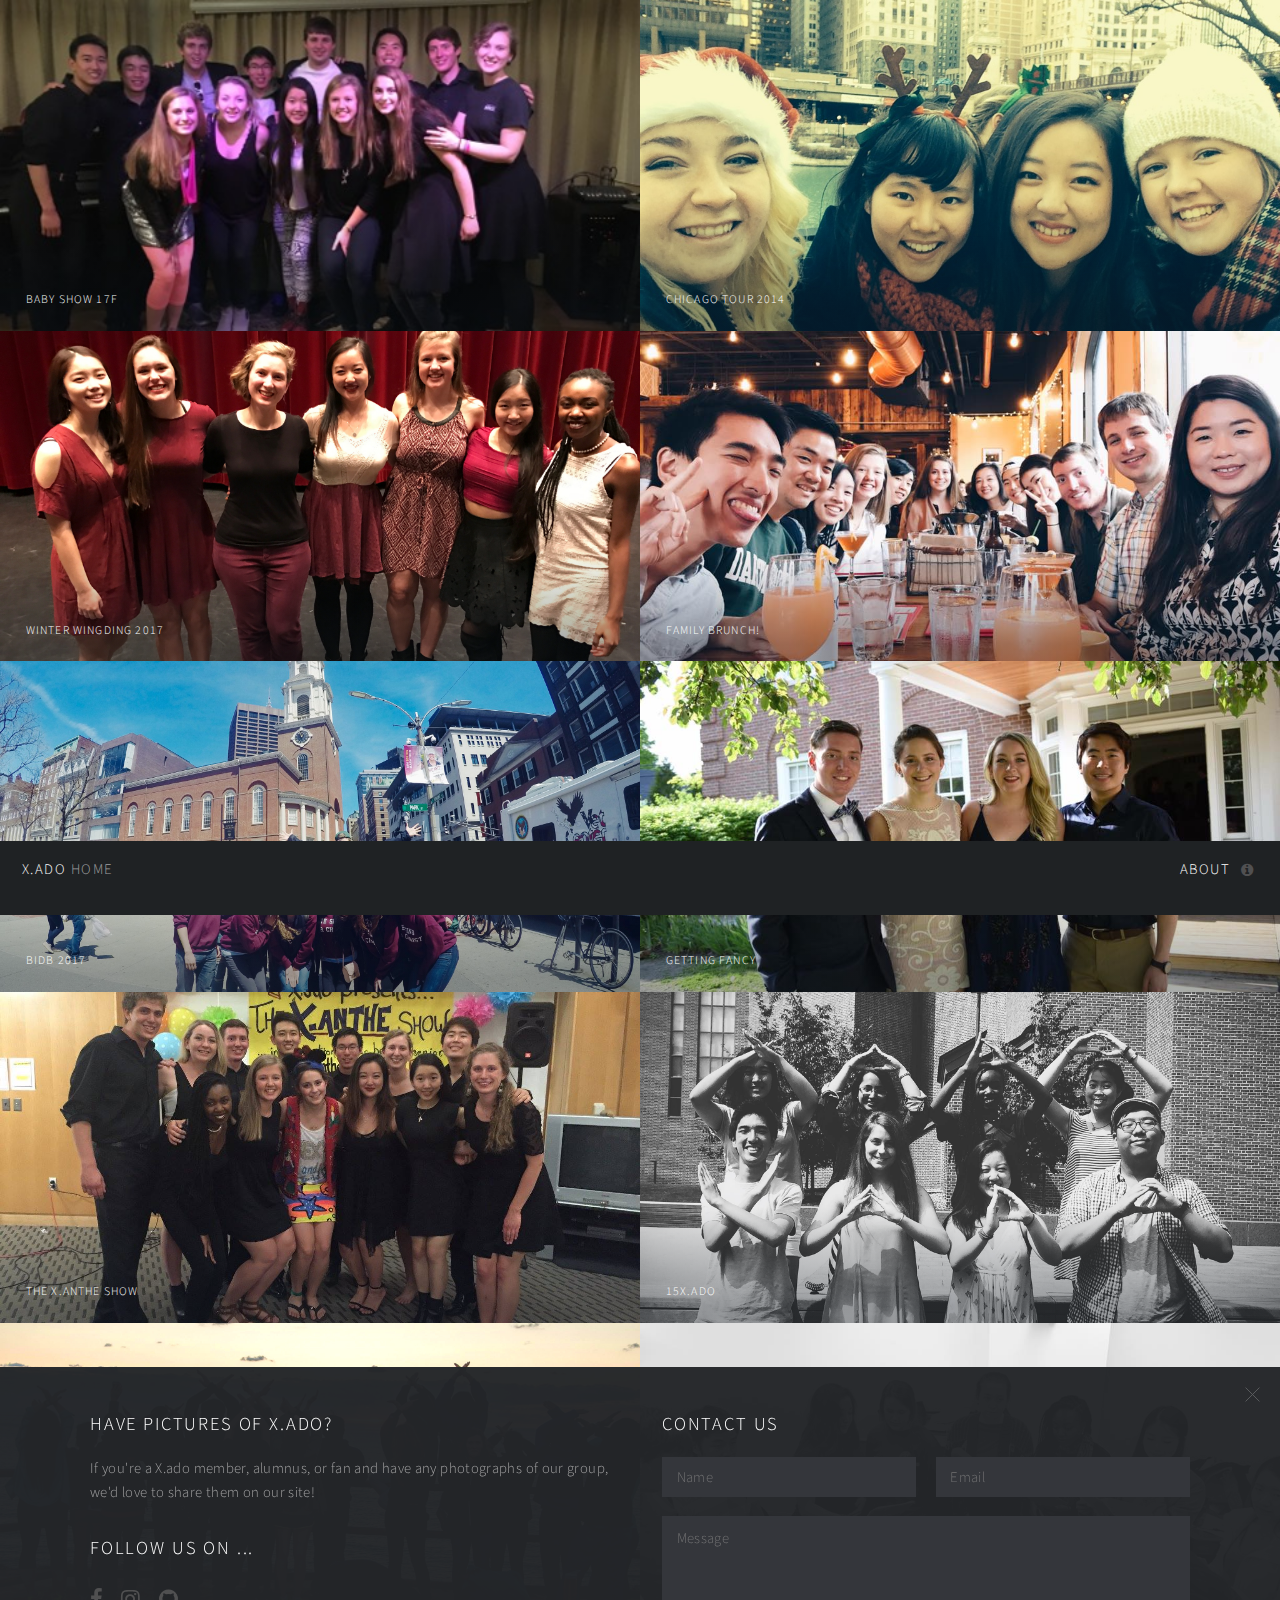
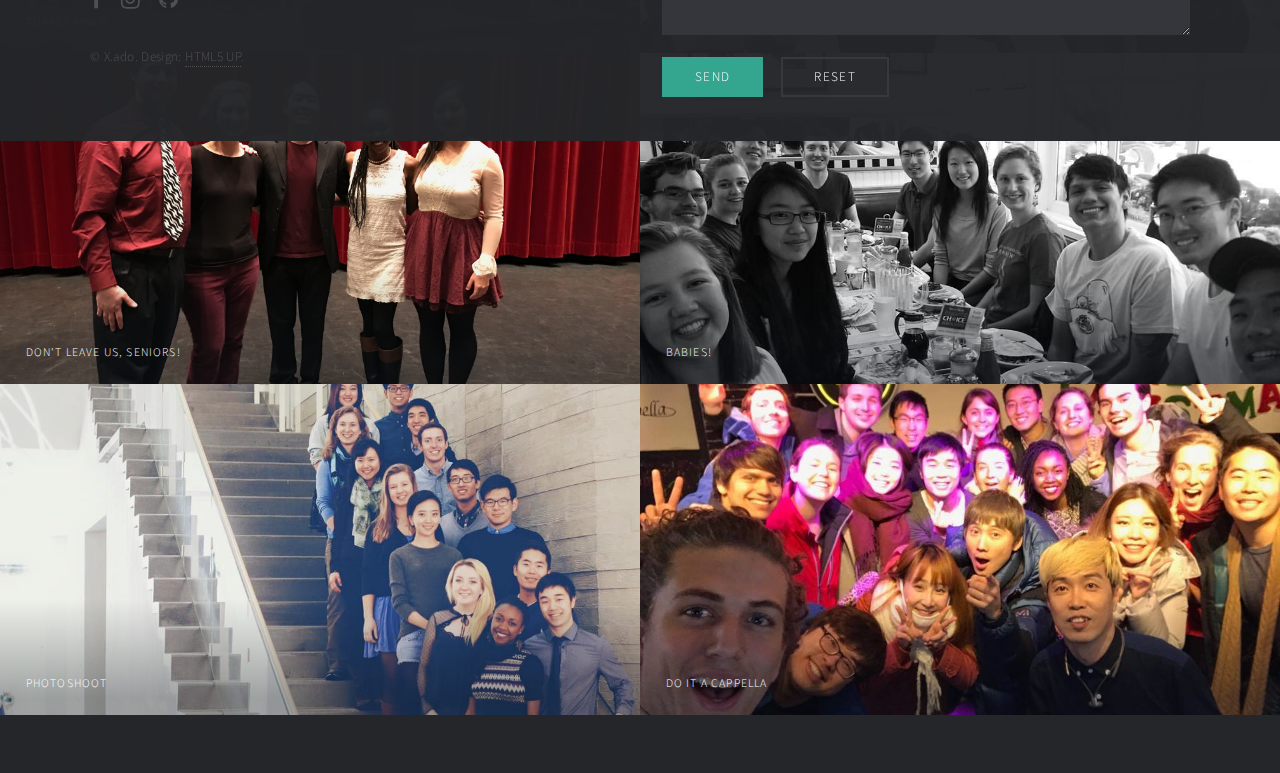
==== commit decebd5f: "updated gallery part 3 (gallery.html)" ====
--- a/gallery.html
+++ b/gallery.html
@@ -67,19 +67,19 @@
 							<p>Xanthe is our only graduating senior. We're sad to see her go, but on the bright side, we get to have a show just for her!</p>
 						</article>
 						<article class="thumb">
-							<a href="images/fulls/08.jpg" class="image"><img src="images/thumbs/08.jpg" alt="" /></a>
-							<h2>Nunc vehicula id nulla</h2>
-							<p>Nunc blandit nisi ligula magna sodales lectus elementum non. Integer id venenatis velit.</p>
+							<a href="images/fulls/summer.jpg" class="image"><img src="images/thumbs/summer.jpg" alt="" /></a>
+							<h2>15X.ado</h2>
+							<p>Joining its fellow co-ed a cappella groups at Dartmouth, X.ado came together for its first ever Summer X.ado!</p>
 						</article>
 						<article class="thumb">
-							<a href="images/fulls/09.jpg" class="image"><img src="images/thumbs/09.jpg" alt="" /></a>
-							<h2>Neque et faucibus viverra</h2>
-							<p>Nunc blandit nisi ligula magna sodales lectus elementum non. Integer id venenatis velit.</p>
+							<a href="images/fulls/torrey.jpg" class="image"><img src="images/thumbs/torrey.jpg" alt="" /></a>
+							<h2>Torrey Pines</h2>
+							<p>X.ado takes a break from the hustle and bustle of San Diego tour to go hiking! (2013)</p>
 						</article>
 						<article class="thumb">
-							<a href="images/fulls/10.jpg" class="image"><img src="images/thumbs/10.jpg" alt="" /></a>
-							<h2>Mattis ante fermentum</h2>
-							<p>Nunc blandit nisi ligula magna sodales lectus elementum non. Integer id venenatis velit.</p>
+							<a href="images/fulls/rehearsal.jpg" class="image"><img src="images/thumbs/rehearsal.jpg" alt="" /></a>
+							<h2>New Music!</h2>
+							<p>Learning new arrangements is tough but exciting. We can't wait until our Christmas show in a couple of weeks!</p>
 						</article>
 						<article class="thumb">
 							<a href="images/fulls/seniors.jpg" class="image"><img src="images/thumbs/seniors.jpg" alt="" /></a>
@@ -87,9 +87,19 @@
 							<p>Matt, Skye, Fred, Tyné, and Kathy are ready for one of their final shows in Dartmouth's Spaulding Auditorium.</p>
 						</article>
 						<article class="thumb">
-							<a href="images/fulls/12.jpg" class="image"><img src="images/thumbs/12.jpg" alt="" /></a>
-							<h2>Vehicula id nulla dignissim</h2>
-							<p>Nunc blandit nisi ligula magna sodales lectus elementum non. Integer id venenatis velit.</p>
+							<a href="images/fulls/lous.jpg" class="image"><img src="images/thumbs/lous.jpg" alt="" /></a>
+							<h2>Babies!</h2>
+							<p>We are SO happy to welcome Paul, Amber, Leslie, and Madeline to our x.family! And there's no better way to celebrate than with breakfast at Lou's.</p>
+						</article>
+						<article class="thumb">
+							<a href="images/fulls/photoshoot.jpg" class="image"><img src="images/thumbs/photoshoot.jpg" alt="" /></a>
+							<h2>Photoshoot</h2>
+							<p>It's been too long since we had a good old fashioned X.ado photoshoot, and the BVAC was the perfect location for us this year. Blue looks good on X.ado, don't you think?</p>
+						</article>
+						<article class="thumb">
+							<a href="images/fulls/dia.jpg" class="image"><img src="images/thumbs/dia.jpg" alt="" /></a>
+							<h2>Do It A Cappella</h2>
+							<p>One of the best parts of Korea Tour 2K16 was the chance to hang out with the members of Do It A Cappella, a professional a cappella group from Seoul. We aspire to be as fun and as talented as these lovely people!</p>
 						</article>
 					</div>
 
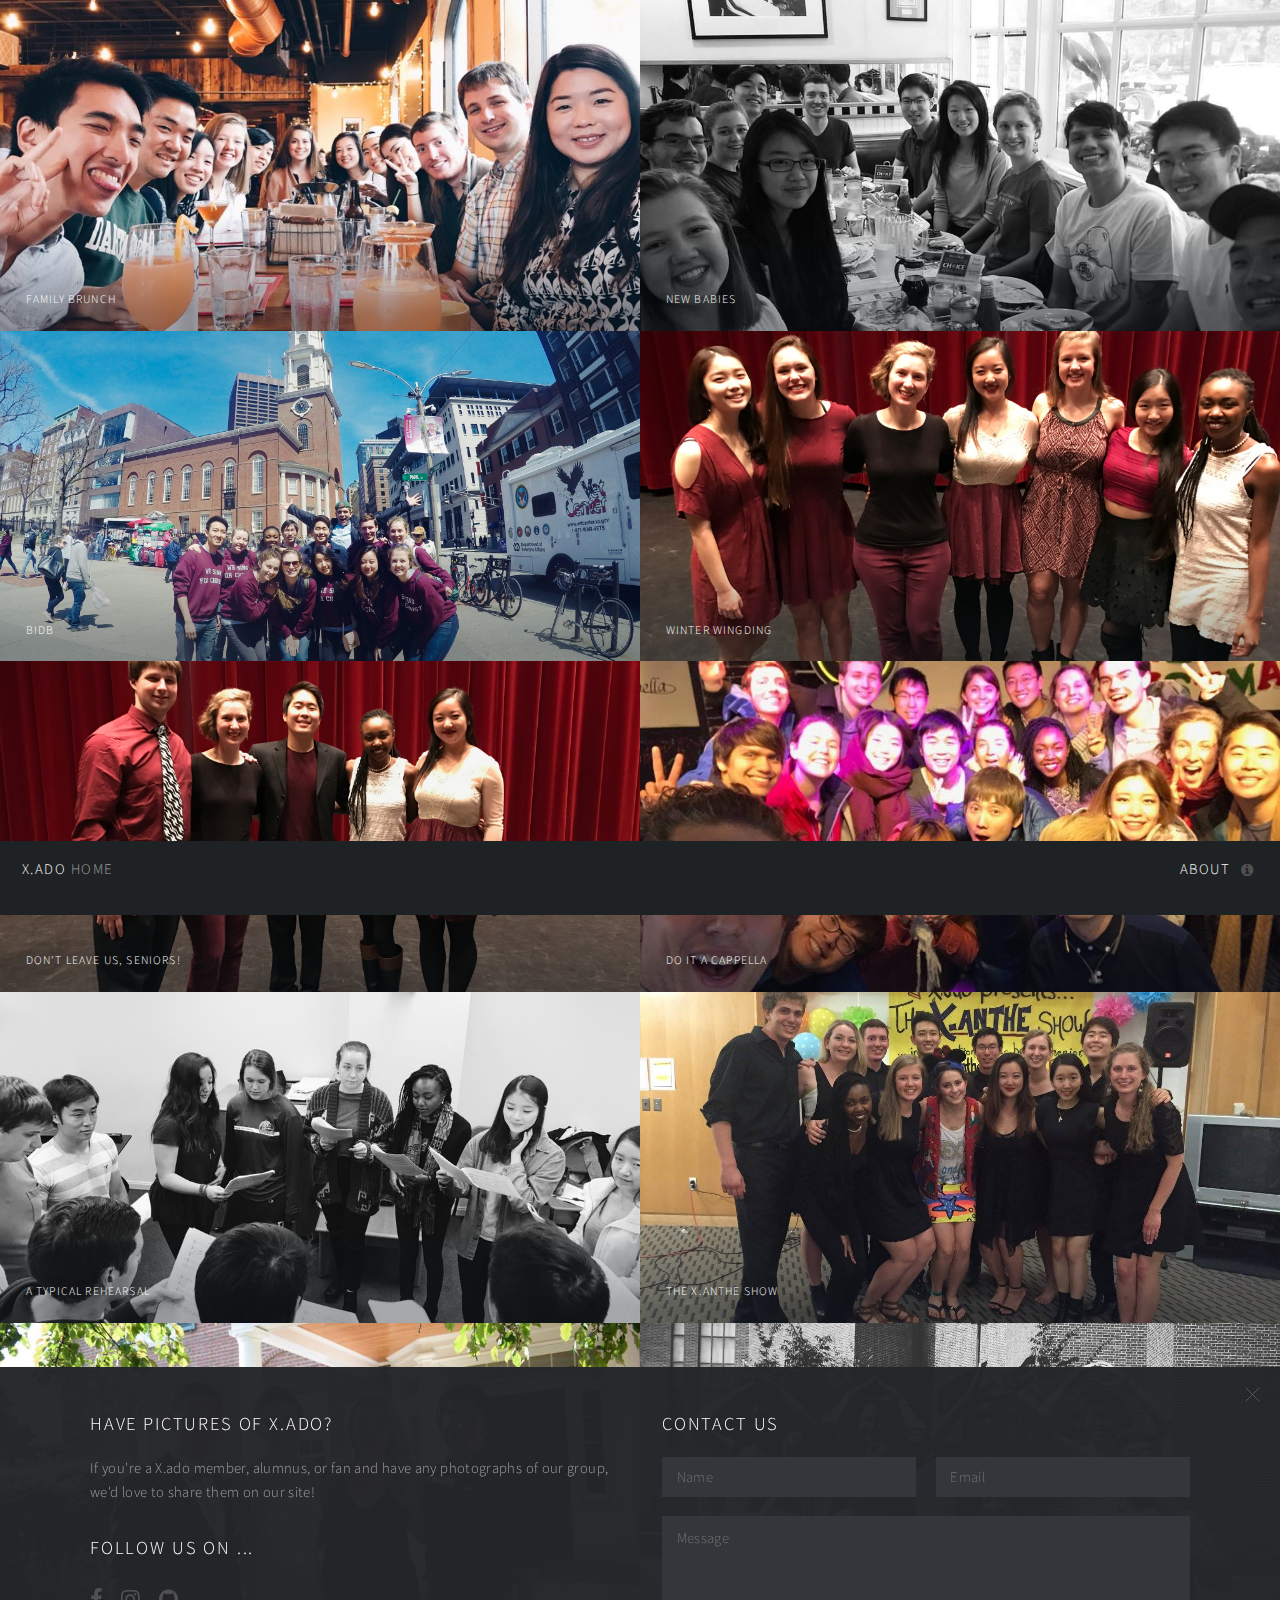
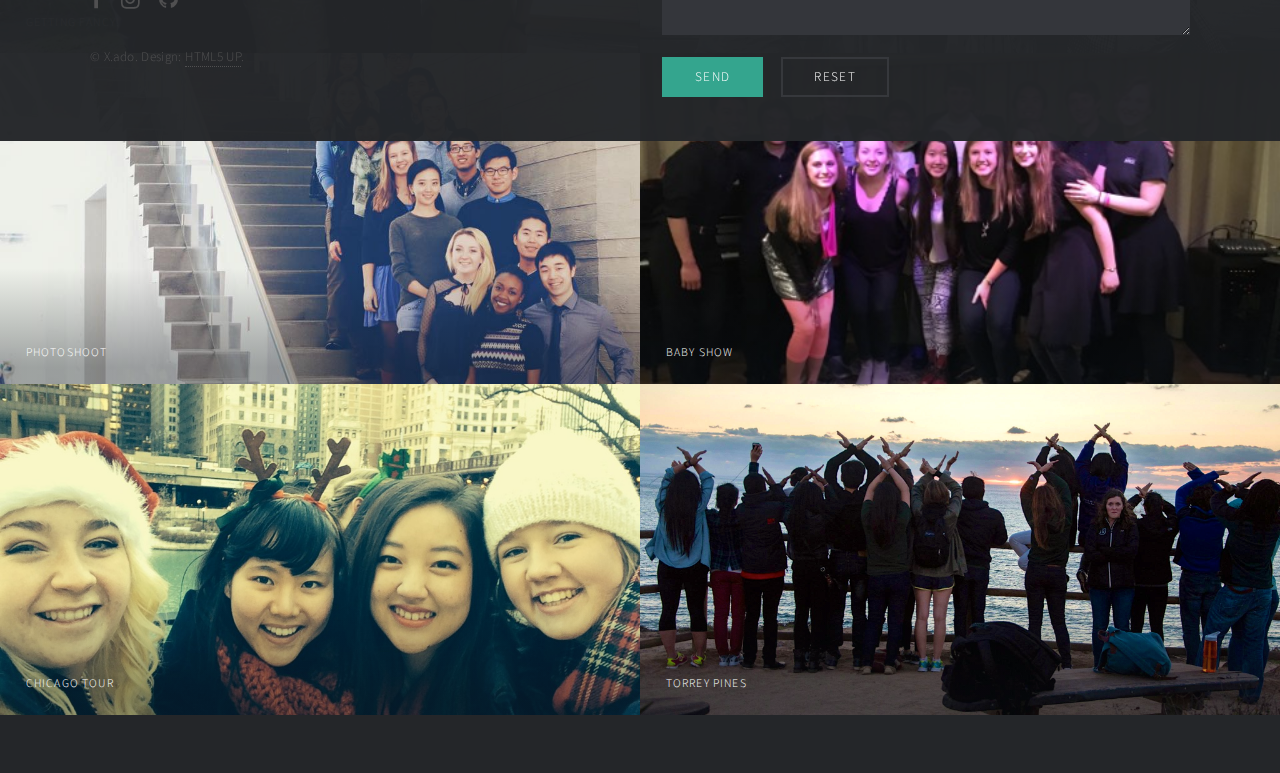
==== commit e0ec6141: "cropped member photos to be square, added a bunch of news entries, made a few adjustments here and t" ====
--- a/gallery.html
+++ b/gallery.html
@@ -32,74 +32,74 @@
 				<!-- Main -->
 					<div id="main">
 						<article class="thumb">
-							<a href="images/fulls/baby_show_15F.jpg" class="image"><img src="images/thumbs/baby_show_15F.jpg" alt="" /></a>
-							<h2>Baby Show 17F</h2>
-							<p>Welcome to X.ado, Matt, Noah, Madison, Christian, and Eva!</p>
+							<a href="images/fulls/brunch.jpg" class="image"><img src="images/thumbs/brunch.jpg" alt="" /></a>
+							<h2>Family Brunch</h2>
+							<p>After a weekend of festivities celebrating our 25th anniversary, X.ado members and alumni came together for brunch at Skinny Pancake. 2017.</p>
 						</article>
 						<article class="thumb">
-							<a href="images/fulls/chicago.jpg" class="image"><img src="images/thumbs/chicago.jpg" alt="" /></a>
-							<h2>Chicago Tour 2014</h2>
-							<p>Brooke, Hannah, Kathy, and Elisabeth spreading the Christmas cheer in Chicago during our annual tour!</p>
+							<a href="images/fulls/lous.jpg" class="image"><img src="images/thumbs/lous.jpg" alt="" /></a>
+							<h2>New Babies</h2>
+							<p>We are SO happy to welcome Paul, Amber, Leslie, and Madeline to our x.family! And there's no better way to celebrate than with breakfast at Lou's. 2017.</p>
+						</article>
+						<article class="thumb">
+							<a href="images/fulls/bidb.jpg" class="image"><img src="images/thumbs/bidb.jpg" alt="" /></a>
+							<h2>BIDB</h2>
+							<p>Break It Down Boston is always one of our favorite times of year! After this picture was taken, we got to attend workshops on different aspects of managing a cappella groups, street sing with TCNJ's Voice of Hope, and watch performances from amazing Christian a cappella groups from around the country! 2017.</p>
 						</article>
 						<article class="thumb">
 							<a href="images/fulls/xado_women.jpg" class="image"><img src="images/thumbs/xado_women.jpg" alt="" /></a>
-							<h2>Winter Wingding 2017</h2>
-							<p>The incredible women of X.ado are ready to sing at Winter Wingding, which X.ado hosted along with the Rockapellas this year!</p>
-						</article>
-						<article class="thumb">
-							<a href="images/fulls/brunch.jpg" class="image"><img src="images/thumbs/brunch.jpg" alt="" /></a>
-							<h2>Family Brunch!</h2>
-							<p>After a weekend of festivities celebrating our 25th anniversary, X.ado members and alumni came together for brunch at Skinny Pancake.</p>
-						</article>
-						<article class="thumb">
-							<a href="images/fulls/bidb.jpg" class="image"><img src="images/thumbs/bidb.jpg" alt="" /></a>
-							<h2>BIDB 2017</h2>
-							<p>Break It Down Boston is always one of our favorite times of year! After this picture was taken, we got to attend workshops on different aspects of managing a cappella groups, street sing with TCNJ's Voice of Hope, and watch performances from amazing Christian a cappella groups from around the country!</p>
-						</article>
-						<article class="thumb">
-							<a href="images/fulls/formal.jpg" class="image"><img src="images/thumbs/formal.jpg" alt="" /></a>
-							<h2>Getting Fancy</h2>
-							<p>X.adoites don't just sing together; they also go to formals, like this one at Dexter's Inn!</p>
-						</article>
-						<article class="thumb">
-							<a href="images/fulls/xanthe.jpg" class="image"><img src="images/thumbs/xanthe.jpg" alt="" /></a>
-							<h2>The X.anthe Show</h2>
-							<p>Xanthe is our only graduating senior. We're sad to see her go, but on the bright side, we get to have a show just for her!</p>
-						</article>
-						<article class="thumb">
-							<a href="images/fulls/summer.jpg" class="image"><img src="images/thumbs/summer.jpg" alt="" /></a>
-							<h2>15X.ado</h2>
-							<p>Joining its fellow co-ed a cappella groups at Dartmouth, X.ado came together for its first ever Summer X.ado!</p>
-						</article>
-						<article class="thumb">
-							<a href="images/fulls/torrey.jpg" class="image"><img src="images/thumbs/torrey.jpg" alt="" /></a>
-							<h2>Torrey Pines</h2>
-							<p>X.ado takes a break from the hustle and bustle of San Diego tour to go hiking! (2013)</p>
-						</article>
-						<article class="thumb">
-							<a href="images/fulls/rehearsal.jpg" class="image"><img src="images/thumbs/rehearsal.jpg" alt="" /></a>
-							<h2>New Music!</h2>
-							<p>Learning new arrangements is tough but exciting. We can't wait until our Christmas show in a couple of weeks!</p>
+							<h2>Winter Wingding</h2>
+							<p>The incredible women of X.ado are ready to sing at Winter Wingding, which X.ado hosted along with the Rockapellas this year! 2017.</p>
 						</article>
 						<article class="thumb">
 							<a href="images/fulls/seniors.jpg" class="image"><img src="images/thumbs/seniors.jpg" alt="" /></a>
 							<h2>Don't leave us, seniors!</h2>
-							<p>Matt, Skye, Fred, Tyné, and Kathy are ready for one of their final shows in Dartmouth's Spaulding Auditorium.</p>
-						</article>
-						<article class="thumb">
-							<a href="images/fulls/lous.jpg" class="image"><img src="images/thumbs/lous.jpg" alt="" /></a>
-							<h2>Babies!</h2>
-							<p>We are SO happy to welcome Paul, Amber, Leslie, and Madeline to our x.family! And there's no better way to celebrate than with breakfast at Lou's.</p>
-						</article>
-						<article class="thumb">
-							<a href="images/fulls/photoshoot.jpg" class="image"><img src="images/thumbs/photoshoot.jpg" alt="" /></a>
-							<h2>Photoshoot</h2>
-							<p>It's been too long since we had a good old fashioned X.ado photoshoot, and the BVAC was the perfect location for us this year. Blue looks good on X.ado, don't you think?</p>
+							<p>Matt, Skye, Fred, Tyné, and Kathy are ready for one of their final shows in Dartmouth's Spaulding Auditorium. 2017.</p>
 						</article>
 						<article class="thumb">
 							<a href="images/fulls/dia.jpg" class="image"><img src="images/thumbs/dia.jpg" alt="" /></a>
 							<h2>Do It A Cappella</h2>
 							<p>One of the best parts of Korea Tour 2K16 was the chance to hang out with the members of Do It A Cappella, a professional a cappella group from Seoul. We aspire to be as fun and as talented as these lovely people!</p>
+						</article>
+						<article class="thumb">
+							<a href="images/fulls/rehearsal.jpg" class="image"><img src="images/thumbs/rehearsal.jpg" alt="" /></a>
+							<h2>A Typical Rehearsal</h2>
+							<p>Learning new arrangements is tough but exciting. We can't wait until our Christmas show in a couple of weeks! 2016.</p>
+						</article>
+						<article class="thumb">
+							<a href="images/fulls/xanthe.jpg" class="image"><img src="images/thumbs/xanthe.jpg" alt="" /></a>
+							<h2>The X.anthe Show</h2>
+							<p>Xanthe is our only graduating senior. We're sad to see her go, but on the bright side, we get to have a show just for her! 2016.</p>
+						</article>
+						<article class="thumb">
+							<a href="images/fulls/formal.jpg" class="image"><img src="images/thumbs/formal.jpg" alt="" /></a>
+							<h2>Getting Fancy!</h2>
+							<p>X.adoites don't just sing together; they also go to formals, like this one at Dexter's Inn! 2016.</p>
+						</article>
+						<article class="thumb">
+							<a href="images/fulls/summer.jpg" class="image"><img src="images/thumbs/summer.jpg" alt="" /></a>
+							<h2>15X.ado</h2>
+							<p>Joining its fellow co-ed a cappella groups at Dartmouth, X.ado came together for its first ever Summer X.ado! 2015.</p>
+						</article>
+						<article class="thumb">
+							<a href="images/fulls/photoshoot.jpg" class="image"><img src="images/thumbs/photoshoot.jpg" alt="" /></a>
+							<h2>Photoshoot</h2>
+							<p>It's been too long since we had a good old fashioned X.ado photoshoot, and the BVAC was the perfect location for us this year. Blue looks good on X.ado, don't you think? 2015.</p>
+						</article>
+						<article class="thumb">
+							<a href="images/fulls/baby_show_15F.jpg" class="image"><img src="images/thumbs/baby_show_15F.jpg" alt="" /></a>
+							<h2>Baby Show</h2>
+							<p>Welcome to X.ado, Matt, Noah, Madison, Christian, and Eva! 2015. </p>
+						</article>
+						<article class="thumb">
+							<a href="images/fulls/chicago.jpg" class="image"><img src="images/thumbs/chicago.jpg" alt="" /></a>
+							<h2>Chicago Tour</h2>
+							<p>Brooke, Hannah, Kathy, and Elisabeth spreading the Christmas cheer in Chicago during our annual tour! 2014.</p>
+						</article>
+						<article class="thumb">
+							<a href="images/fulls/torrey.jpg" class="image"><img src="images/thumbs/torrey.jpg" alt="" /></a>
+							<h2>Torrey Pines</h2>
+							<p>X.ado takes a break from the hustle and bustle of San Diego tour to go hiking! 2013.</p>
 						</article>
 					</div>
 
@@ -157,4 +157,4 @@
 			<script src="multiverse_assets/js/main.js"></script>
 
 	</body>
-</html>+</html>
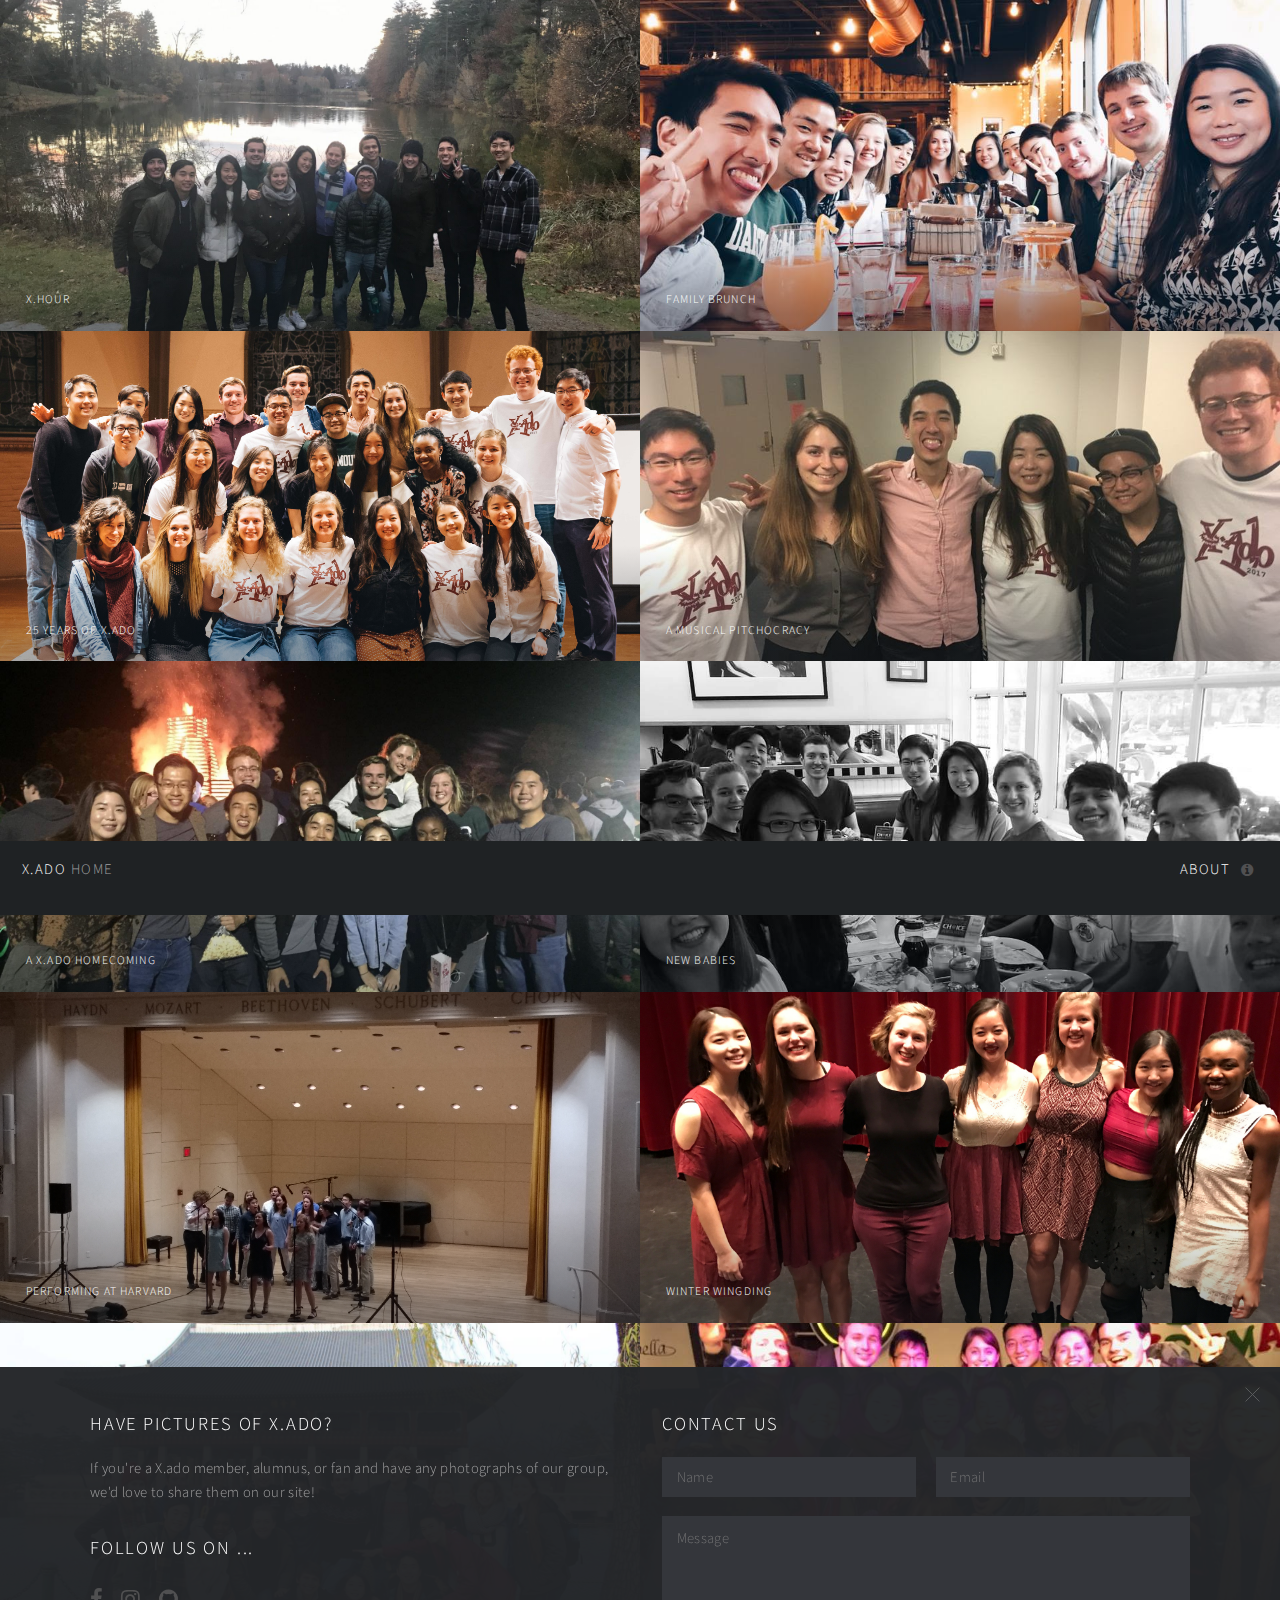
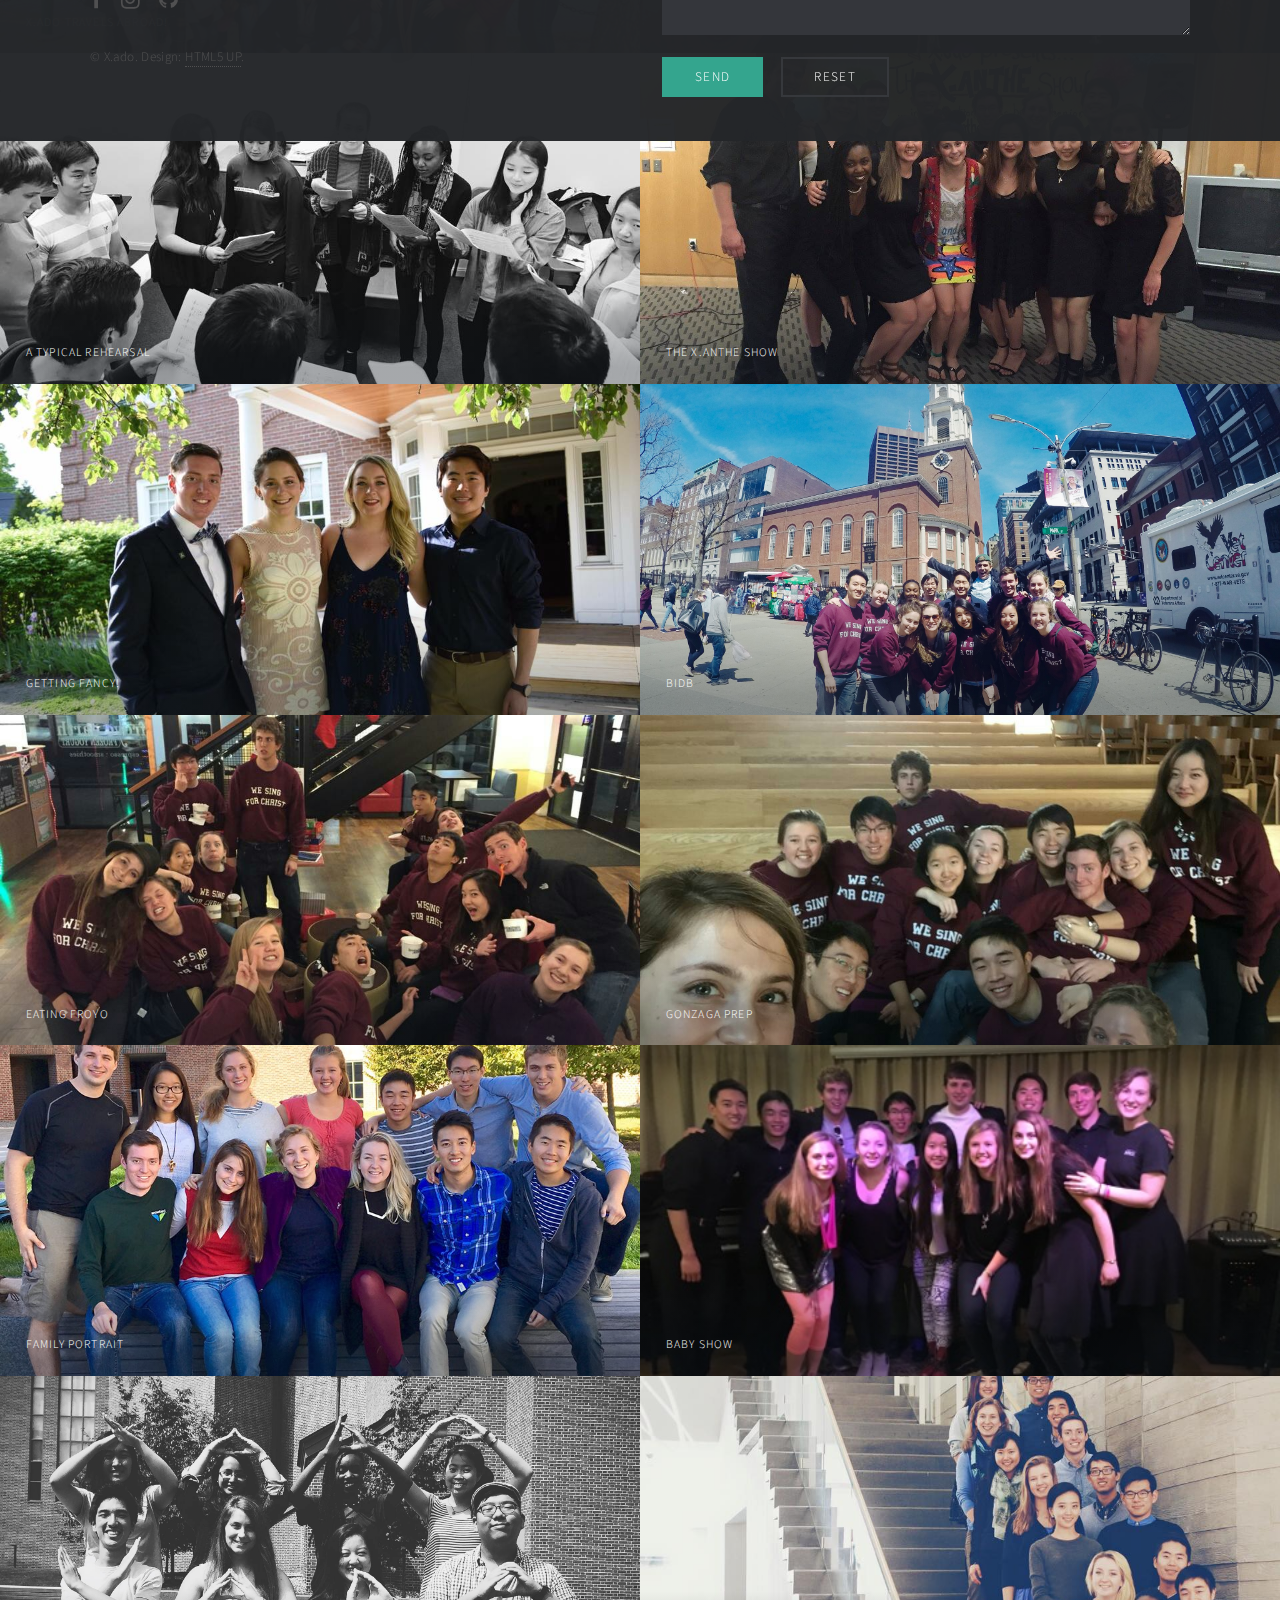
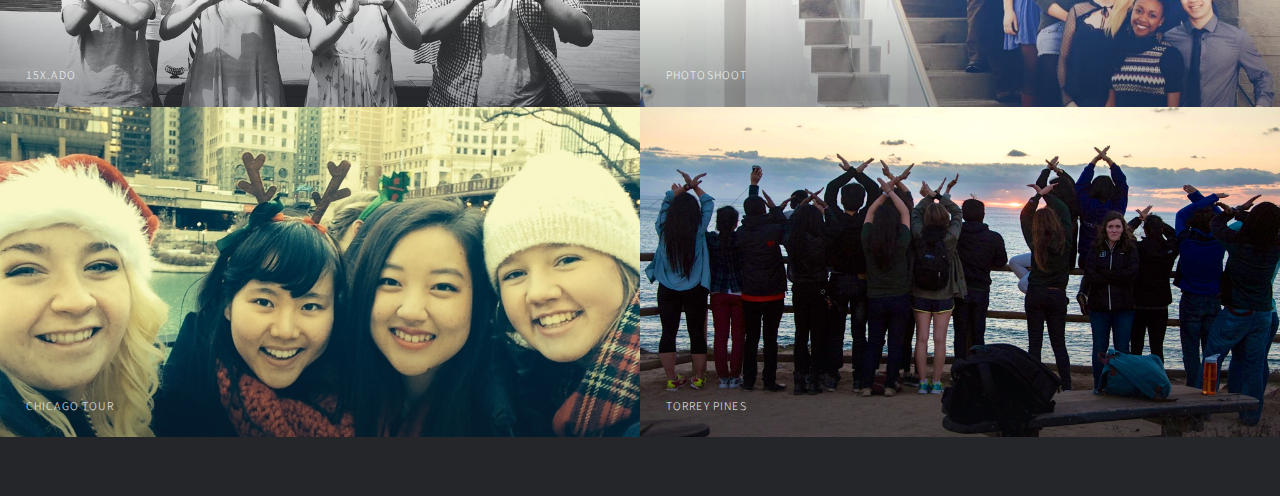
==== commit 94997eea: "adding to the gallery" ====
--- a/gallery.html
+++ b/gallery.html
@@ -32,49 +32,94 @@
 				<!-- Main -->
 					<div id="main">
 						<article class="thumb">
+							<a href="images/fulls/occom17f.jpg" class="image"><img src="images/thumbs/occom17f.jpg" alt="" /></a>
+							<h2>X.hour</h2>
+							<p>We used our last x.hour this fall to get outside, walk around Occom Pond, and reflect on what we're thankful for. And what better time to enjoy the crisp fall weather than during week 10? 2017.</p>
+						</article>
+						<article class="thumb">
 							<a href="images/fulls/brunch.jpg" class="image"><img src="images/thumbs/brunch.jpg" alt="" /></a>
 							<h2>Family Brunch</h2>
 							<p>After a weekend of festivities celebrating our 25th anniversary, X.ado members and alumni came together for brunch at Skinny Pancake. 2017.</p>
 						</article>
 						<article class="thumb">
+							<a href="images/fulls/reunion17f.jpg" class="image"><img src="images/thumbs/reunion17f.jpg" alt="" /></a>
+							<h2>25 Years of X.ado</h2>
+							<p>X.ado celebrated their 25th Anniversary by hosting a big reunion weekend over Dartmouth Homecoming. 2017.</p>
+						</article>
+						<article class="thumb">
+							<a href="images/fulls/musicalpitches.jpg" class="image"><img src="images/thumbs/musicalpitches.jpg" alt="" /></a>
+							<h2>A Musical Pitchocracy</h2>
+							<p>Six X.ado musical pitches reunited! From left to right: Noah '18, Xanthe '16, Dan '15, Melody '13, Andrew '08, Nate '06. 2017.</p>
+						</article>
+						<article class="thumb">
+							<a href="images/fulls/bonfire17f.jpeg" class="image"><img src="images/thumbs/bonfire17f.jpeg" alt="" /></a>
+							<h2>A X.ado Homecoming</h2>
+							<p>There's no better way to celebrate Dartmouth's Homecoming than with our extended X.ado family! 2017.</p>
+						</article>
+						<article class="thumb">
 							<a href="images/fulls/lous.jpg" class="image"><img src="images/thumbs/lous.jpg" alt="" /></a>
 							<h2>New Babies</h2>
 							<p>We are SO happy to welcome Paul, Amber, Leslie, and Madeline to our x.family! And there's no better way to celebrate than with breakfast at Lou's. 2017.</p>
 						</article>
 						<article class="thumb">
+							<a href="images/fulls/bidb17.jpg" class="image"><img src="images/thumbs/bidb17.jpg" alt="" /></a>
+							<h2>Performing at Harvard</h2>
+							<p>We were so honored to perform at Harvard for this year's Break It Down Boston conference, a gathering of Christian a cappella groups from dozens of colleges in the northeast! 2017.</p>
+						</article>
+						<article class="thumb">
+							<a href="images/fulls/xado_women.jpg" class="image"><img src="images/thumbs/xado_women.jpg" alt="" /></a>
+							<h2>Winter Wingding</h2>
+							<p>The incredible women of X.ado are ready to sing at Winter Wingding, which X.ado hosted along with the Rockapellas this year! 2017.</p>
+						</article>
+						<article class="thumb">
+							<a href="images/fulls/seoul.jpg" class="image"><img src="images/thumbs/seoul.jpg" alt="" /></a>
+							<h2>X.ado Travels Abroad!</h2>
+							<p>X.ado took their first international tour to Seoul, South Korea! 2016.</p>
+						</article>
+						<article class="thumb">
+							<a href="images/fulls/dia.jpg" class="image"><img src="images/thumbs/dia.jpg" alt="" /></a>
+							<h2>Do It A Cappella</h2>
+							<p>One of the best parts of Korea Tour 2K16 was the chance to hang out with the members of Do It A Cappella, a professional a cappella group from Seoul. We aspire to be as fun and as talented as these lovely people!</p>
+						</article>
+						<article class="thumb">
+							<a href="images/fulls/rehearsal.jpg" class="image"><img src="images/thumbs/rehearsal.jpg" alt="" /></a>
+							<h2>A Typical Rehearsal</h2>
+							<p>Learning new arrangements is tough but exciting. We can't wait until our Christmas show in a couple of weeks! 2016.</p>
+						</article>
+						<article class="thumb">
+							<a href="images/fulls/xanthe.jpg" class="image"><img src="images/thumbs/xanthe.jpg" alt="" /></a>
+							<h2>The X.anthe Show</h2>
+							<p>Xanthe is our only graduating senior. We're sad to see her go, but on the bright side, we get to have a show just for her! 2016.</p>
+						</article>
+						<article class="thumb">
+							<a href="images/fulls/formal.jpg" class="image"><img src="images/thumbs/formal.jpg" alt="" /></a>
+							<h2>Getting Fancy!</h2>
+							<p>X.adoites don't just sing together; they also go to formals, like this one at Dexter's Inn! 2016.</p>
+						</article>
+						<article class="thumb">
 							<a href="images/fulls/bidb.jpg" class="image"><img src="images/thumbs/bidb.jpg" alt="" /></a>
 							<h2>BIDB</h2>
 							<p>Break It Down Boston is always one of our favorite times of year! After this picture was taken, we got to attend workshops on different aspects of managing a cappella groups, street sing with TCNJ's Voice of Hope, and watch performances from amazing Christian a cappella groups from around the country! 2017.</p>
 						</article>
 						<article class="thumb">
-							<a href="images/fulls/xado_women.jpg" class="image"><img src="images/thumbs/xado_women.jpg" alt="" /></a>
-							<h2>Winter Wingding</h2>
-							<p>The incredible women of X.ado are ready to sing at Winter Wingding, which X.ado hosted along with the Rockapellas this year! 2017.</p>
-						</article>
-						<article class="thumb">
-							<a href="images/fulls/seniors.jpg" class="image"><img src="images/thumbs/seniors.jpg" alt="" /></a>
-							<h2>Don't leave us, seniors!</h2>
-							<p>Matt, Skye, Fred, Tyné, and Kathy are ready for one of their final shows in Dartmouth's Spaulding Auditorium. 2017.</p>
-						</article>
-						<article class="thumb">
-							<a href="images/fulls/dia.jpg" class="image"><img src="images/thumbs/dia.jpg" alt="" /></a>
-							<h2>Do It A Cappella</h2>
-							<p>One of the best parts of Korea Tour 2K16 was the chance to hang out with the members of Do It A Cappella, a professional a cappella group from Seoul. We aspire to be as fun and as talented as these lovely people!</p>
-						</article>
-						<article class="thumb">
-							<a href="images/fulls/rehearsal.jpg" class="image"><img src="images/thumbs/rehearsal.jpg" alt="" /></a>
-							<h2>A Typical Rehearsal</h2>
-							<p>Learning new arrangements is tough but exciting. We can't wait until our Christmas show in a couple of weeks! 2016.</p>
-						</article>
-						<article class="thumb">
-							<a href="images/fulls/xanthe.jpg" class="image"><img src="images/thumbs/xanthe.jpg" alt="" /></a>
-							<h2>The X.anthe Show</h2>
-							<p>Xanthe is our only graduating senior. We're sad to see her go, but on the bright side, we get to have a show just for her! 2016.</p>
-						</article>
-						<article class="thumb">
-							<a href="images/fulls/formal.jpg" class="image"><img src="images/thumbs/formal.jpg" alt="" /></a>
-							<h2>Getting Fancy!</h2>
-							<p>X.adoites don't just sing together; they also go to formals, like this one at Dexter's Inn! 2016.</p>
+							<a href="images/fulls/froyoearth15.jpg" class="image"><img src="images/thumbs/froyoearth15.jpg" alt="" /></a>
+							<h2>Eating FroYo</h2>
+							<p>X.ado takes a quick break from singing to enjoy frozen yogurt at FroYo Earth in Spokane, WA over tour! 2015.</p>
+						</article>
+						<article class="thumb">
+							<a href="images/fulls/gonzagaprep15.jpg" class="image"><img src="images/thumbs/gonzagaprep15.jpg" alt="" /></a>
+							<h2>Gonzaga Prep</h2>
+							<p>We enjoyed singing for Xanthe's high school while visiting her home town during our Washington tour. 2015.</p>
+						</article>
+						<article class="thumb">
+							<a href="images/fulls/group15f.jpg" class="image"><img src="images/thumbs/group15f.jpg" alt="" /></a>
+							<h2>Family Portrait</h2>
+							<p>Our very first group picture with our new baby class! 2015.</p>
+						</article>
+						<article class="thumb">
+							<a href="images/fulls/baby_show_15F.jpg" class="image"><img src="images/thumbs/baby_show_15F.jpg" alt="" /></a>
+							<h2>Baby Show</h2>
+							<p>Welcome to X.ado, Matt, Noah, Madison, Christian, and Eva! 2015. </p>
 						</article>
 						<article class="thumb">
 							<a href="images/fulls/summer.jpg" class="image"><img src="images/thumbs/summer.jpg" alt="" /></a>
@@ -85,11 +130,6 @@
 							<a href="images/fulls/photoshoot.jpg" class="image"><img src="images/thumbs/photoshoot.jpg" alt="" /></a>
 							<h2>Photoshoot</h2>
 							<p>It's been too long since we had a good old fashioned X.ado photoshoot, and the BVAC was the perfect location for us this year. Blue looks good on X.ado, don't you think? 2015.</p>
-						</article>
-						<article class="thumb">
-							<a href="images/fulls/baby_show_15F.jpg" class="image"><img src="images/thumbs/baby_show_15F.jpg" alt="" /></a>
-							<h2>Baby Show</h2>
-							<p>Welcome to X.ado, Matt, Noah, Madison, Christian, and Eva! 2015. </p>
 						</article>
 						<article class="thumb">
 							<a href="images/fulls/chicago.jpg" class="image"><img src="images/thumbs/chicago.jpg" alt="" /></a>
